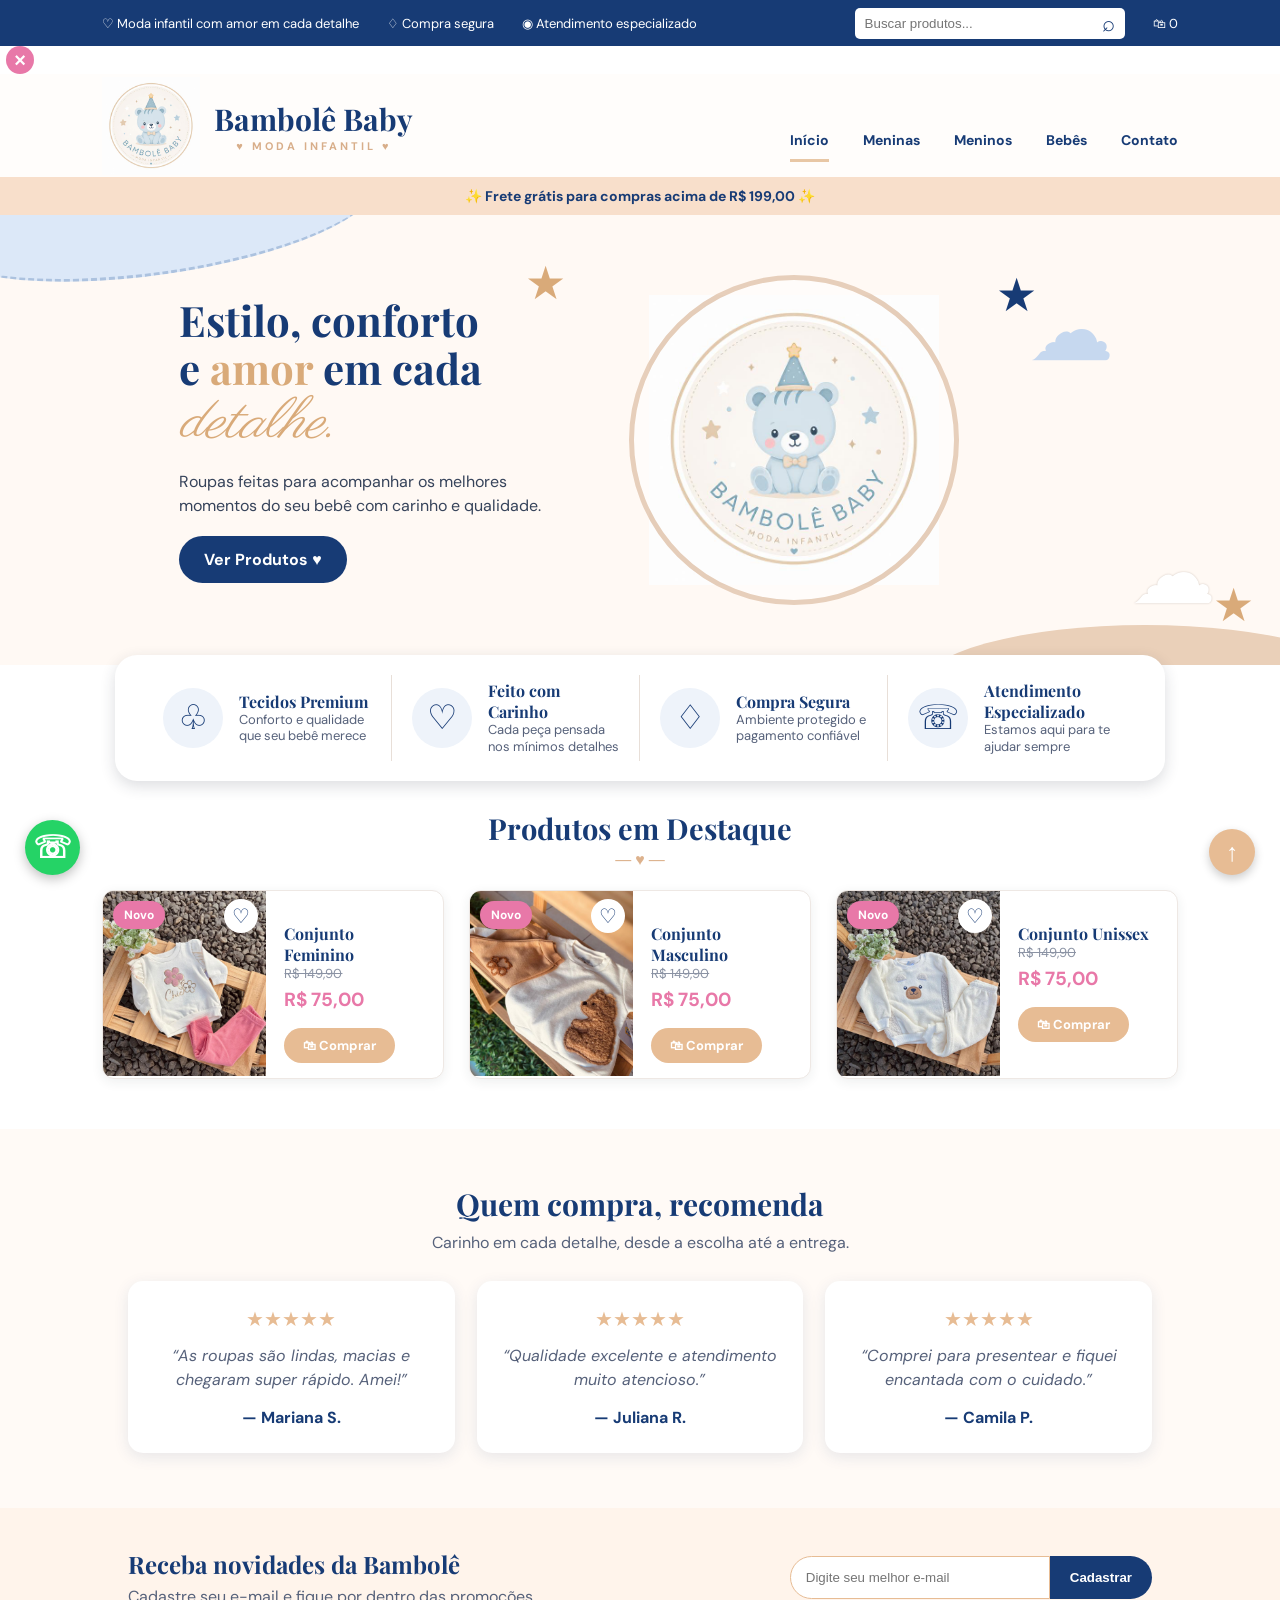
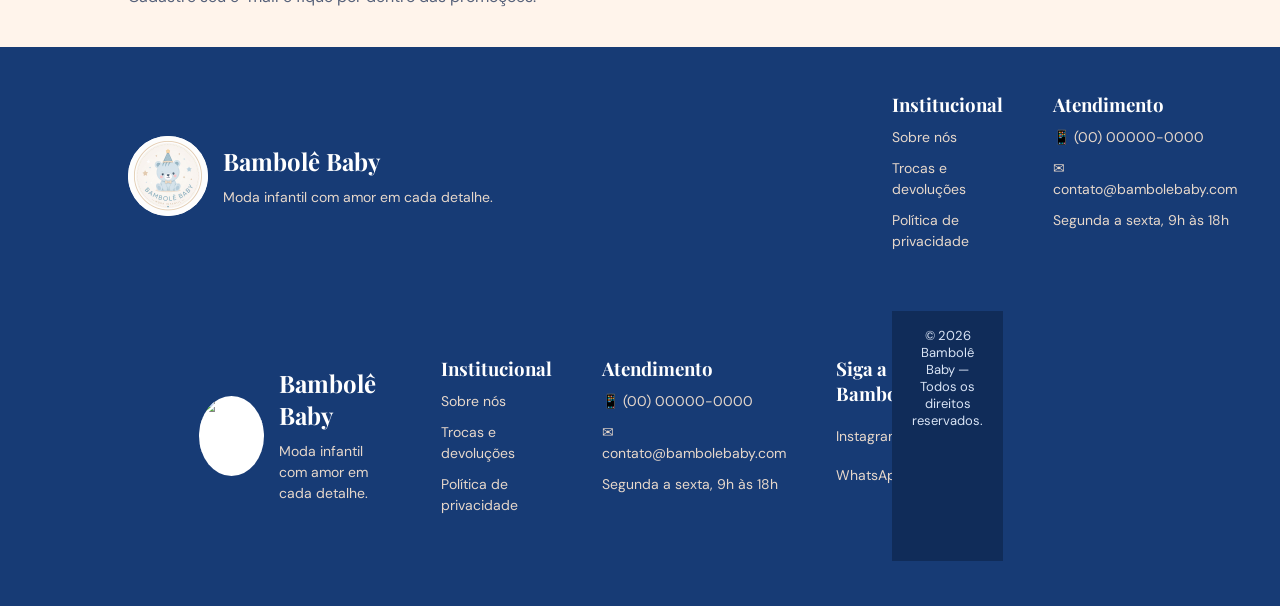
==== index.html @ 4674858b "Update index.html" ====
<!DOCTYPE html>
<html lang="pt-BR">
<head>
  <meta charset="UTF-8">
  <meta name="viewport" content="width=device-width, initial-scale=1.0">
  <title>Bambolê Baby</title>
  <link rel="stylesheet" href="style.css">
</head>

<body>
  <div class="topo">
    <div>♡ Moda infantil com amor em cada detalhe</div>
    <div>♢ Compra segura</div>
    <div>◉ Atendimento especializado</div>

    <div class="busca">
      <input type="text" placeholder="Buscar produtos...">
      <span>⌕</span>
    </div>

    <div class="carrinho">🛍 0</div>
  </div>
  <button class="limpar-carrinho" title="Limpar carrinho">
  ×
</button>

  <header>
    <div class="marca">
      <img src="img/logo.jpeg" alt="Logo Bambolê Baby">
      <div>
        <h1>Bambolê Baby</h1>
        <p>♥ MODA INFANTIL ♥</p>
      </div>
    </div>

<nav>
  <a class="ativo" href="#produtos" data-filtro="todos">Início</a>
  <a href="#produtos" data-filtro="meninas">Meninas</a>
  <a href="#produtos" data-filtro="meninos">Meninos</a>
  <a href="#produtos" data-filtro="bebes">Bebês</a>
  <a href="#contato">Contato</a>
</nav>
  </header>
  <div class="faixa-promocao">
  ✨ Frete grátis para compras acima de R$ 199,00 ✨
</div>

  <main>
    <section class="banner">
      <div class="estrela estrela1">★</div>
      <div class="estrela estrela2">★</div>
      <div class="estrela estrela3">★</div>
      <div class="nuvem nuvem1">☁</div>
      <div class="nuvem nuvem2">☁</div>

      <div class="texto-banner">
        <h2>
          Estilo, conforto<br>
          e <span>amor</span> em cada<br>
          <em>detalhe.</em>
        </h2>

        <p>Roupas feitas para acompanhar os melhores momentos do seu bebê com carinho e qualidade.</p>

        <a class="botao" href="#produtos">Ver Produtos ♥</a>
      </div>

      <div class="logo-central">
        <img src="img/logo.jpeg" alt="Bambolê Baby">
      </div>
    </section>

    <section class="beneficios">
      <div class="beneficio">
        <span>♧</span>
        <div>
          <h3>Tecidos Premium</h3>
          <p>Conforto e qualidade que seu bebê merece</p>
        </div>
      </div>

      <div class="beneficio">
        <span>♡</span>
        <div>
          <h3>Feito com Carinho</h3>
          <p>Cada peça pensada nos mínimos detalhes</p>
        </div>
      </div>

      <div class="beneficio">
        <span>♢</span>
        <div>
          <h3>Compra Segura</h3>
          <p>Ambiente protegido e pagamento confiável</p>
        </div>
      </div>

      <div class="beneficio">
        <span>☏</span>
        <div>
          <h3>Atendimento Especializado</h3>
          <p>Estamos aqui para te ajudar sempre</p>
        </div>
      </div>
    </section>

    <section id="produtos" class="produtos">
      <h2>Produtos em Destaque</h2>
      <p class="enfeite">― ♥ ―</p>

      <div class="lista-produtos">
        <article class="card" data-categoria="meninas">
          <div class="imagem-produto">
            <span class="etiqueta">Novo</span>
            <img src="img/Conjunto-F.jpeg" alt="Conjunto Feminino">
            <button>♡</button>
          </div>
          <div class="info-produto">
            <h3>Conjunto Feminino</h3>
            <del>R$ 149,90</del>
            <strong>R$ 75,00</strong>
            <a href="#">🛍 Comprar</a>
          </div>
        </article>

        <article class="card" data-categoria="meninos">
          <div class="imagem-produto">
            <span class="etiqueta">Novo</span>
            <img src="img/Conjunto-M.jpeg" alt="Conjunto Unissex">
            <button>♡</button>
          </div>
          <div class="info-produto">
            <h3>Conjunto Masculino</h3>
            <del>R$ 149,90</del>
            <strong>R$ 75,00</strong>
            <a href="#">🛍 Comprar</a>
          </div>
        </article>

        <article class="card" data-categoria="bebes">
          <div class="imagem-produto">
            <span class="etiqueta">Novo</span>
            <img src="img/conjunto-FM.jpeg" alt="Conjunto Unissex">
            <button>♡</button>
          </div>
          <div class="info-produto">
            <h3>Conjunto Unissex</h3>
            <del>R$ 149,90</del>
            <strong>R$ 75,00</strong>
            <a href="#">🛍 Comprar</a>
          </div>
        </article>
      </div>
    </section>
  </main>
  <section class="avaliacoes">
  <h2>Quem compra, recomenda</h2>
  <p class="subtitulo-avaliacoes">Carinho em cada detalhe, desde a escolha até a entrega.</p>

  <div class="lista-avaliacoes">
    <article>
      <div class="estrelas">★★★★★</div>
      <p>“As roupas são lindas, macias e chegaram super rápido. Amei!”</p>
      <strong>— Mariana S.</strong>
    </article>

    <article>
      <div class="estrelas">★★★★★</div>
      <p>“Qualidade excelente e atendimento muito atencioso.”</p>
      <strong>— Juliana R.</strong>
    </article>

    <article>
      <div class="estrelas">★★★★★</div>
      <p>“Comprei para presentear e fiquei encantada com o cuidado.”</p>
      <strong>— Camila P.</strong>
    </article>
  </div>
</section>
  <section class="newsletter">
  <div>
    <h2>Receba novidades da Bambolê</h2>
    <p>Cadastre seu e-mail e fique por dentro das promoções.</p>
  </div>

  <form onsubmit="event.preventDefault(); alert('E-mail cadastrado com sucesso!'); this.reset();">
    <input type="email" placeholder="Digite seu melhor e-mail" required>
    <button type="submit">Cadastrar</button>
  </form>
</section>
  <footer id="contato">
  <div class="footer-marca">
    <img src="img/logo.jpeg" alt="Bambolê Baby">
    <div>
      <h2>Bambolê Baby</h2>
      <p>Moda infantil com amor em cada detalhe.</p>
    </div>
  </div>

  <div class="footer-coluna">
    <h3>Institucional</h3>
    <a href="#">Sobre nós</a>
    <a href="#">Trocas e devoluções</a>
    <a href="#">Política de privacidade</a>
  </div>

  <div class="footer-coluna">
    <h3>Atendimento</h3>
    <p>📱 (00) 00000-0000</p>
    <p>✉ contato@bambolebaby.com</p>
    <p>Segunda a sexta, 9h às 18h</p>
  </div>

  <div class="footer-coluna">
    <h3>Siga a Bambolê</h3>
    <div class="redes">
      <a href="#">Instagram</a>
      <a href="#">Facebook</a>
      <a href="#">WhatsApp</a>
    </div>
  </div>
</main>
<footer>
  <div class="footer-marca">
    <img src="imagens/logo.png" alt="Bambolê Baby">
    <div>
      <h2>Bambolê Baby</h2>
      <p>Moda infantil com amor em cada detalhe.</p>
    </div>
  </div>

  <div class="footer-coluna">
    <h3>Institucional</h3>
    <a href="#">Sobre nós</a>
    <a href="#">Trocas e devoluções</a>
    <a href="#">Política de privacidade</a>
  </div>

  <div class="footer-coluna">
    <h3>Atendimento</h3>
    <p>📱 (00) 00000-0000</p>
    <p>✉ contato@bambolebaby.com</p>
    <p>Segunda a sexta, 9h às 18h</p>
  </div>

  <div class="footer-coluna">
    <h3>Siga a Bambolê</h3>
    <div class="redes">
      <a href="#">Instagram</a>
      <a href="#">WhatsApp</a>
    </div>
  </div>
</footer>

<div class="direitos">
  © 2026 Bambolê Baby — Todos os direitos reservados.
</div>
</div>
  <script src="script.js"></script>
  <button
  id="voltarTopo"
  title="Voltar ao topo"
  onclick="window.scrollTo({ top: 0, behavior: 'smooth' })"
>
  ↑

  <a
  class="whatsapp"
  href="https://wa.me/5547997280215?text=Olá!%20Gostaria%20de%20saber%20mais%20sobre%20os%20produtos."
  target="_blank"
  title="Fale conosco pelo WhatsApp"
>
  ☏
</a>
</body>
</html>
---- style.css ----
@import url("https://fonts.googleapis.com/css2?family=DM+Sans:wght@400;500;600;700&family=Playfair+Display:wght@600;700&family=Parisienne&display=swap");

* {
  box-sizing: border-box;
  margin: 0;
  padding: 0;
}

html {
  scroll-behavior: smooth;
}

body {
  color: #173b75;
  background: #ffffff;
  font-family: "DM Sans", Arial, sans-serif;
}

.topo {
  min-height: 46px;
  padding: 0 8%;
  gap: 28px;
  display: flex;
  align-items: center;
  background: #173b75;
  color: white;
  font-size: 13px;
}

.busca {
  width: 270px;
  height: 31px;
  margin-left: auto;
  padding: 0 10px;
  border-radius: 5px;
  display: flex;
  align-items: center;
  background: white;
}

.busca input {
  width: 100%;
  border: 0;
  outline: 0;
  color: #173b75;
}

.busca span {
  color: #173b75;
  font-size: 22px;
}

.carrinho {
  white-space: nowrap;
}

header {
  min-height: 103px;
  padding: 0 8%;
  display: flex;
  align-items: center;
  justify-content: space-between;
  background: #fffdfb;
}

.marca {
  display: flex;
  align-items: center;
  gap: 14px;
}

.marca img {
  width: 98px;
  height: 98px;
  object-fit: contain;
}

.marca h1 {
  font-family: "Playfair Display", Georgia, serif;
  font-size: 30px;
  color: #173b75;
}

.marca p {
  color: #d8ae8a;
  font-size: 11px;
  font-weight: bold;
  letter-spacing: 3px;
  text-align: center;
}

nav {
  display: flex;
  gap: 34px;
}

nav a {
  padding: 41px 0 10px;
  color: #173b75;
  font-size: 14px;
  font-weight: bold;
  text-decoration: none;
}

nav a.ativo {
  border-bottom: 3px solid #e8c7a5;
}

.banner {
  min-height: 375px;
  padding: 60px 14%;
  position: relative;
  overflow: hidden;
  display: flex;
  align-items: center;
  background: #fff9f4;
}

.banner::before,
.banner::after {
  content: "";
  position: absolute;
  width: 450px;
  height: 125px;
  z-index: 0;
  border-radius: 50%;
  background: #dce8f8;
}

.banner::before {
  top: -68px;
  left: -70px;
  transform: rotate(-8deg);
  border-bottom: 3px dashed #acc2df;
}

.banner::after {
  right: -90px;
  bottom: -85px;
  background: #ead0b9;
}

.texto-banner,
.logo-central {
  z-index: 1;
}

.texto-banner {
  max-width: 430px;
}

.texto-banner h2 {
  font-family: "Playfair Display", Georgia, serif;
  font-size: 42px;
  line-height: 1.14;
  color: #173b75;
}

.texto-banner h2 span {
  color: #d9aa79;
}

.texto-banner h2 em {
  color: #d9aa79;
  font-family: "Parisienne", cursive;
  font-size: 57px;
  font-weight: 400;
}

.texto-banner p {
  width: 370px;
  margin: 13px 0 18px;
  color: #36435a;
  line-height: 1.5;
}

.botao {
  display: inline-block;
  padding: 13px 25px;
  border-radius: 30px;
  background: #173b75;
  color: white;
  font-weight: bold;
  text-decoration: none;
}

.logo-central {
  width: 330px;
  height: 330px;
  margin-left: 80px;
  padding: 15px;
  border: 5px solid #e7cfbb;
  border-radius: 50%;
  display: flex;
  align-items: center;
  justify-content: center;
  background: rgba(255, 255, 255, 0.55);
}

.logo-central img {
  width: 100%;
  height: 100%;
  object-fit: contain;
  mix-blend-mode: multiply;
}

.estrela,
.nuvem {
  z-index: 0;
  position: absolute;
}

.estrela {
  color: #d9aa79;
  font-size: 46px;
}

.estrela1 {
  top: 38px;
  left: 41%;
}

.estrela2 {
  right: 19%;
  top: 50px;
  color: #173b75;
}

.estrela3 {
  right: 2%;
  bottom: 30px;
}

.nuvem {
  color: #c6d8ef;
  font-size: 86px;
}

.nuvem1 {
  right: 13%;
  top: 60px;
}

.nuvem2 {
  right: 5%;
  bottom: 35px;
  color: white;
  text-shadow: 0 0 2px #d1c5bc;
}

.beneficios {
  width: min(82%, 1280px);
  min-height: 110px;
  margin: -10px auto 0;
  padding: 20px 28px;
  z-index: 3;
  position: relative;
  border-radius: 22px;
  display: grid;
  grid-template-columns: repeat(4, 1fr);
  background: white;
  box-shadow: 0 5px 15px rgba(36, 45, 65, 0.16);
}

.beneficio {
  padding: 5px 20px;
  gap: 16px;
  display: flex;
  align-items: center;
  border-right: 1px solid #e8dfd8;
}

.beneficio:last-child {
  border-right: 0;
}

.beneficio span {
  min-width: 60px;
  height: 60px;
  border-radius: 50%;
  display: grid;
  place-items: center;
  background: #eef3fa;
  color: #173b75;
  font-size: 34px;
}

.beneficio h3,
.info-produto h3 {
  font-family: "Playfair Display", Georgia, serif;
  font-size: 16px;
}

.beneficio p {
  color: #56617a;
  font-size: 13px;
  line-height: 1.3;
}

.produtos {
  padding: 28px 8% 50px;
  text-align: center;
}

.produtos > h2 {
  font-family: "Playfair Display", Georgia, serif;
  font-size: 29px;
}

.enfeite {
  margin: 2px 0 20px;
  color: #ddb28d;
}

.lista-produtos {
  display: grid;
  grid-template-columns: repeat(3, 1fr);
  gap: 25px;
  text-align: left;
}

.card {
  overflow: hidden;
  border: 1px solid #eee8e4;
  border-radius: 12px;
  display: flex;
  background: white;
  box-shadow: 0 3px 12px rgba(40, 45, 55, 0.08);
}

.imagem-produto {
  min-width: 48%;
  height: 185px;
  position: relative;
}

.imagem-produto img {
  width: 100%;
  height: 100%;
  object-fit: cover;
}

.imagem-produto button {
  width: 34px;
  height: 34px;
  right: 8px;
  top: 8px;
  position: absolute;
  border: 0;
  border-radius: 50%;
  background: white;
  color: #173b75;
  font-size: 20px;
}

.info-produto {
  padding: 32px 18px 15px;
  display: flex;
  flex-direction: column;
  align-items: flex-start;
}

.info-produto strong {
  margin: 16px 0;
  color: #e878a8;
  font-size: 19px;
}

.info-produto a {
  padding: 9px 19px;
  border-radius: 20px;
  background: #e7bc94;
  color: white;
  font-size: 13px;
  font-weight: bold;
  text-decoration: none;
}

@media (max-width: 1000px) {
  .topo {
    padding: 10px 5%;
    flex-wrap: wrap;
  }

  header {
    padding: 10px 5%;
  }

  nav {
    gap: 14px;
  }

  .banner {
    padding: 45px 8%;
  }

  .logo-central {
    width: 250px;
    height: 250px;
    margin-left: 30px;
  }

  .beneficios {
    width: 92%;
    grid-template-columns: repeat(2, 1fr);
  }

  .beneficio:nth-child(2) {
    border-right: 0;
  }

  .lista-produtos {
    grid-template-columns: 1fr;
  }
}

@media (max-width: 650px) {
  .topo {
    display: none;
  }

  header {
    flex-direction: column;
  }

  .marca img {
    width: 70px;
    height: 70px;
  }

  nav {
    width: 100%;
    overflow-x: auto;
    padding-bottom: 8px;
  }

  nav a {
    padding: 10px 0;
    white-space: nowrap;
  }

  .banner {
    padding: 45px 7%;
    flex-direction: column;
    text-align: center;
  }

  .texto-banner h2 {
    font-size: 34px;
  }

  .texto-banner p {
    width: auto;
  }

  .logo-central {
    width: 230px;
    height: 230px;
    margin: 32px 0 0;
  }

  .beneficios {
    grid-template-columns: 1fr;
  }

  .beneficio {
    border-right: 0;
    border-bottom: 1px solid #e8dfd8;
  }

  .beneficio:last-child {
    border-bottom: 0;
  }

  .card {
    flex-direction: column;
  }

  .imagem-produto {
    height: 230px;
  }
}
.imagem-produto button.favorito {
  background: #e878a8;
  color: white;
}
.mensagem-busca {
  display: none;
  margin-top: 25px;
  color: #e878a8;
  font-size: 18px;
  font-weight: bold;
  text-align: center;
}
footer {
  padding: 45px 10%;
  gap: 50px;
  display: grid;
  grid-template-columns: 2fr 1fr 1.3fr 1fr;
  background: #173b75;
  color: white;
}

.footer-marca {
  display: flex;
  align-items: center;
  gap: 15px;
}

.footer-marca img {
  width: 80px;
  height: 80px;
  border-radius: 50%;
  object-fit: contain;
  background: white;
}

.footer-marca h2,
.footer-coluna h3 {
  font-family: "Playfair Display", Georgia, serif;
}

.footer-marca p,
.footer-coluna p,
.footer-coluna a {
  margin-top: 10px;
  color: #e7d8cb;
  font-size: 14px;
  line-height: 1.5;
  text-decoration: none;
}

.footer-coluna {
  display: flex;
  flex-direction: column;
}

.redes {
  gap: 8px;
  margin-top: 10px;
  display: flex;
  flex-direction: column;
}

.direitos {
  padding: 16px;
  background: #102c59;
  color: #d9e4f5;
  font-size: 13px;
  text-align: center;
}

@bombolebabyrc;(max-width: 800px) {
  footer {
    grid-template-columns: 1fr 1fr;
  }
}

@bombolebabyrc(max-width: 500px) {
  footer {
    grid-template-columns: 1fr;
  }
}
#voltarTopo {
  width: 46px;
  height: 46px;
  right: 25px;
  bottom: 25px;
  z-index: 10;
  position: fixed;
  border: 0;
  border-radius: 50%;
  display: grid;
  place-items: center;
  background: #e7bc94;
  color: white;
  font-size: 25px;
  font-weight: bold;
  cursor: pointer;
  box-shadow: 0 4px 10px rgba(0, 0, 0, 0.2);
}

#voltarTopo:hover {
  background: #173b75;
}
html {
  scroll-behavior: smooth;
}
.card {
  transition: transform 0.3s ease, box-shadow 0.3s ease;
}

.card:hover {
  transform: translateY(-8px);
  box-shadow: 0 12px 22px rgba(23, 59, 117, 0.18);
}

.card:hover .imagem-produto img {
  transform: scale(1.06);
}

.imagem-produto {
  overflow: hidden;
}

.imagem-produto img {
  transition: transform 0.4s ease;
}
.etiqueta {
  top: 10px;
  left: 10px;
  z-index: 2;
  position: absolute;
  padding: 6px 11px;
  border-radius: 14px;
  background: #e878a8;
  color: white;
  font-size: 12px;
  font-weight: bold;
}
.info-produto del {
  color: #8b93a4;
  font-size: 13px;
}

.info-produto strong {
  margin-top: 5px;
}
.faixa-promocao {
  padding: 10px;
  background: #f8dfcb;
  color: #173b75;
  font-size: 14px;
  font-weight: bold;
  text-align: center;
}
.newsletter {
  padding: 40px 10%;
  gap: 30px;
  display: flex;
  align-items: center;
  justify-content: space-between;
  background: #fff4eb;
}

.newsletter h2 {
  font-family: "Playfair Display", Georgia, serif;
  color: #173b75;
}

.newsletter p {
  margin-top: 6px;
  color: #56617a;
}

.newsletter form {
  display: flex;
}

.newsletter input {
  width: 260px;
  padding: 13px 15px;
  border: 1px solid #e7bc94;
  border-radius: 24px 0 0 24px;
  outline: 0;
}

.newsletter button {
  padding: 13px 20px;
  border: 0;
  border-radius: 0 24px 24px 0;
  background: #173b75;
  color: white;
  font-weight: bold;
  cursor: pointer;
}

@media (max-width: 650px) {
  .newsletter {
    align-items: flex-start;
    flex-direction: column;
  }

  .newsletter form,
  .newsletter input {
    width: 100%;
  }
}
.whatsapp {
  width: 55px;
  height: 55px;
  left: 25px;
  bottom: 25px;
  z-index: 10;
  position: fixed;
  border-radius: 50%;
  display: grid;
  place-items: center;
  background: #25d366;
  color: white;
  font-size: 31px;
  text-decoration: none;
  box-shadow: 0 4px 12px rgba(0, 0, 0, 0.25);
}

.whatsapp:hover {
  transform: scale(1.08);
}
.avaliacoes {
  padding: 55px 10%;
  background: #fffaf6;
  text-align: center;
}

.avaliacoes h2 {
  font-family: "Playfair Display", Georgia, serif;
  color: #173b75;
  font-size: 30px;
}

.subtitulo-avaliacoes {
  margin: 8px 0 28px;
  color: #56617a;
}

.lista-avaliacoes {
  gap: 22px;
  display: grid;
  grid-template-columns: repeat(3, 1fr);
}

.lista-avaliacoes article {
  padding: 25px;
  border-radius: 15px;
  background: white;
  box-shadow: 0 4px 15px rgba(23, 59, 117, 0.1);
}

.estrelas {
  margin-bottom: 12px;
  color: #e7bc94;
  font-size: 20px;
}

.lista-avaliacoes article p {
  color: #56617a;
  font-style: italic;
  line-height: 1.5;
}

.lista-avaliacoes article strong {
  display: block;
  margin-top: 15px;
  color: #173b75;
}

@media (max-width: 700px) {
  .lista-avaliacoes {
    grid-template-columns: 1fr;
  }
}
.limpar-carrinho {
  width: 28px;
  height: 28px;
  margin-left: 6px;
  border: 0;
  border-radius: 50%;
  background: #e878a8;
  color: white;
  font-size: 20px;
  font-weight: bold;
  cursor: pointer;
}
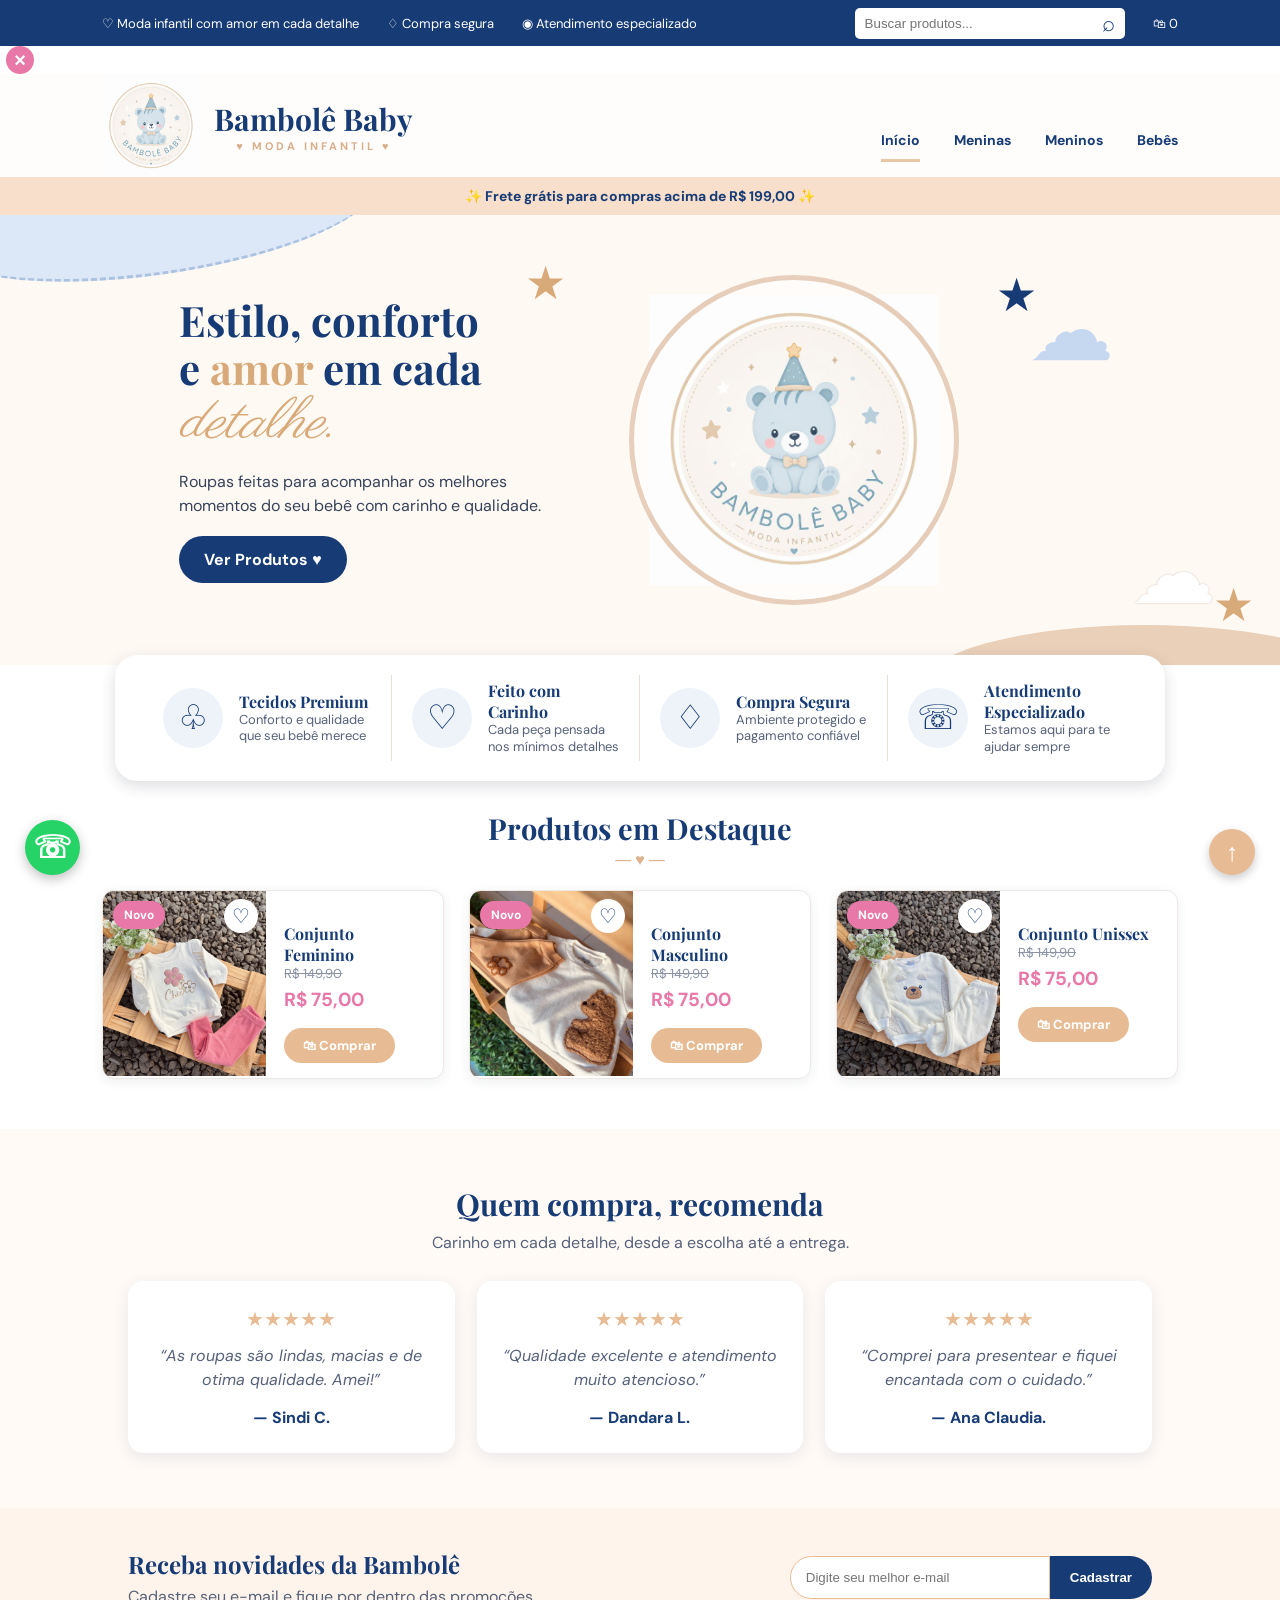
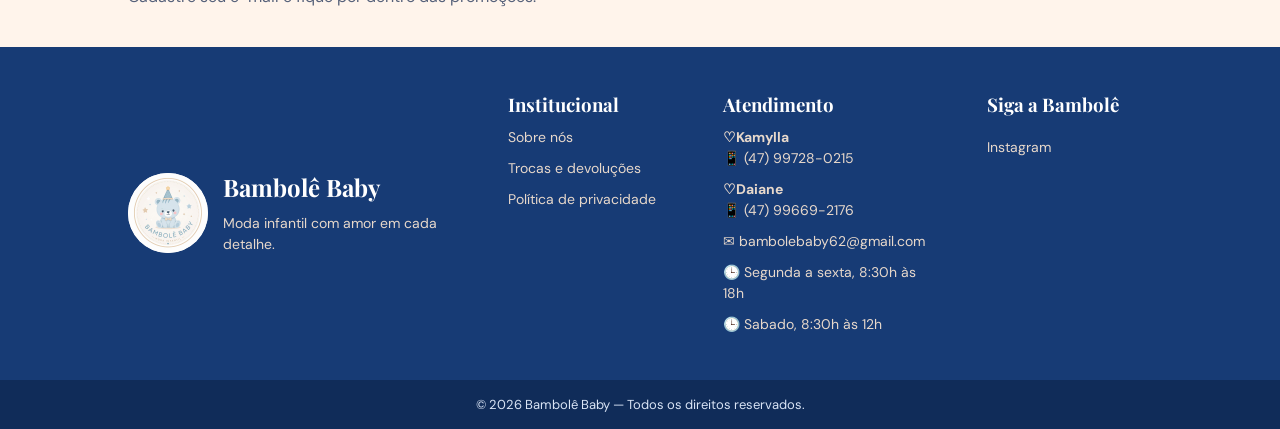
==== commit 71503474: "Update index.html" ====
--- a/index.html
+++ b/index.html
@@ -38,7 +38,6 @@
   <a href="#produtos" data-filtro="meninas">Meninas</a>
   <a href="#produtos" data-filtro="meninos">Meninos</a>
   <a href="#produtos" data-filtro="bebes">Bebês</a>
-  <a href="#contato">Contato</a>
 </nav>
   </header>
   <div class="faixa-promocao">
@@ -160,20 +159,20 @@
   <div class="lista-avaliacoes">
     <article>
       <div class="estrelas">★★★★★</div>
-      <p>“As roupas são lindas, macias e chegaram super rápido. Amei!”</p>
-      <strong>— Mariana S.</strong>
+      <p>“As roupas são lindas, macias e de otima qualidade. Amei!”</p>
+      <strong>— Sindi C.</strong>
     </article>
 
     <article>
       <div class="estrelas">★★★★★</div>
       <p>“Qualidade excelente e atendimento muito atencioso.”</p>
-      <strong>— Juliana R.</strong>
+      <strong>— Dandara L.</strong>
     </article>
 
     <article>
       <div class="estrelas">★★★★★</div>
       <p>“Comprei para presentear e fiquei encantada com o cuidado.”</p>
-      <strong>— Camila P.</strong>
+      <strong>— Ana Claudia.</strong>
     </article>
   </div>
 </section>
@@ -206,49 +205,31 @@
 
   <div class="footer-coluna">
     <h3>Atendimento</h3>
-    <p>📱 (00) 00000-0000</p>
-    <p>✉ contato@bambolebaby.com</p>
-    <p>Segunda a sexta, 9h às 18h</p>
-  </div>
+
+    <p>
+         <strong>♡Kamylla</strong><br>
+        <a href="https://wa.me/5547997280215" target="_blank">
+            📱 (47) 99728-0215
+        </a>
+    </p>
+
+    <p>
+         <strong>♡Daiane</strong><br>
+        <a href="https://wa.me/5547996692176" target="_blank">
+            📱 (47) 99669-2176
+        </a>
+    </p>
+
+    <p>✉ bambolebaby62@gmail.com</p>
+    <p>🕒 Segunda a sexta, 8:30h às 18h</p>
+    <p>🕒 Sabado, 8:30h às 12h</p>
+</div>
 
   <div class="footer-coluna">
     <h3>Siga a Bambolê</h3>
     <div class="redes">
-      <a href="#">Instagram</a>
-      <a href="#">Facebook</a>
-      <a href="#">WhatsApp</a>
-    </div>
-  </div>
-</main>
-<footer>
-  <div class="footer-marca">
-    <img src="imagens/logo.png" alt="Bambolê Baby">
-    <div>
-      <h2>Bambolê Baby</h2>
-      <p>Moda infantil com amor em cada detalhe.</p>
-    </div>
-  </div>
-
-  <div class="footer-coluna">
-    <h3>Institucional</h3>
-    <a href="#">Sobre nós</a>
-    <a href="#">Trocas e devoluções</a>
-    <a href="#">Política de privacidade</a>
-  </div>
-
-  <div class="footer-coluna">
-    <h3>Atendimento</h3>
-    <p>📱 (00) 00000-0000</p>
-    <p>✉ contato@bambolebaby.com</p>
-    <p>Segunda a sexta, 9h às 18h</p>
-  </div>
-
-  <div class="footer-coluna">
-    <h3>Siga a Bambolê</h3>
-    <div class="redes">
-      <a href="#">Instagram</a>
-      <a href="#">WhatsApp</a>
-    </div>
+    <a href="https://www.instagram.com/bambolebaby.rc" target="_blank">Instagram</a>
+</div>
   </div>
 </footer>
 
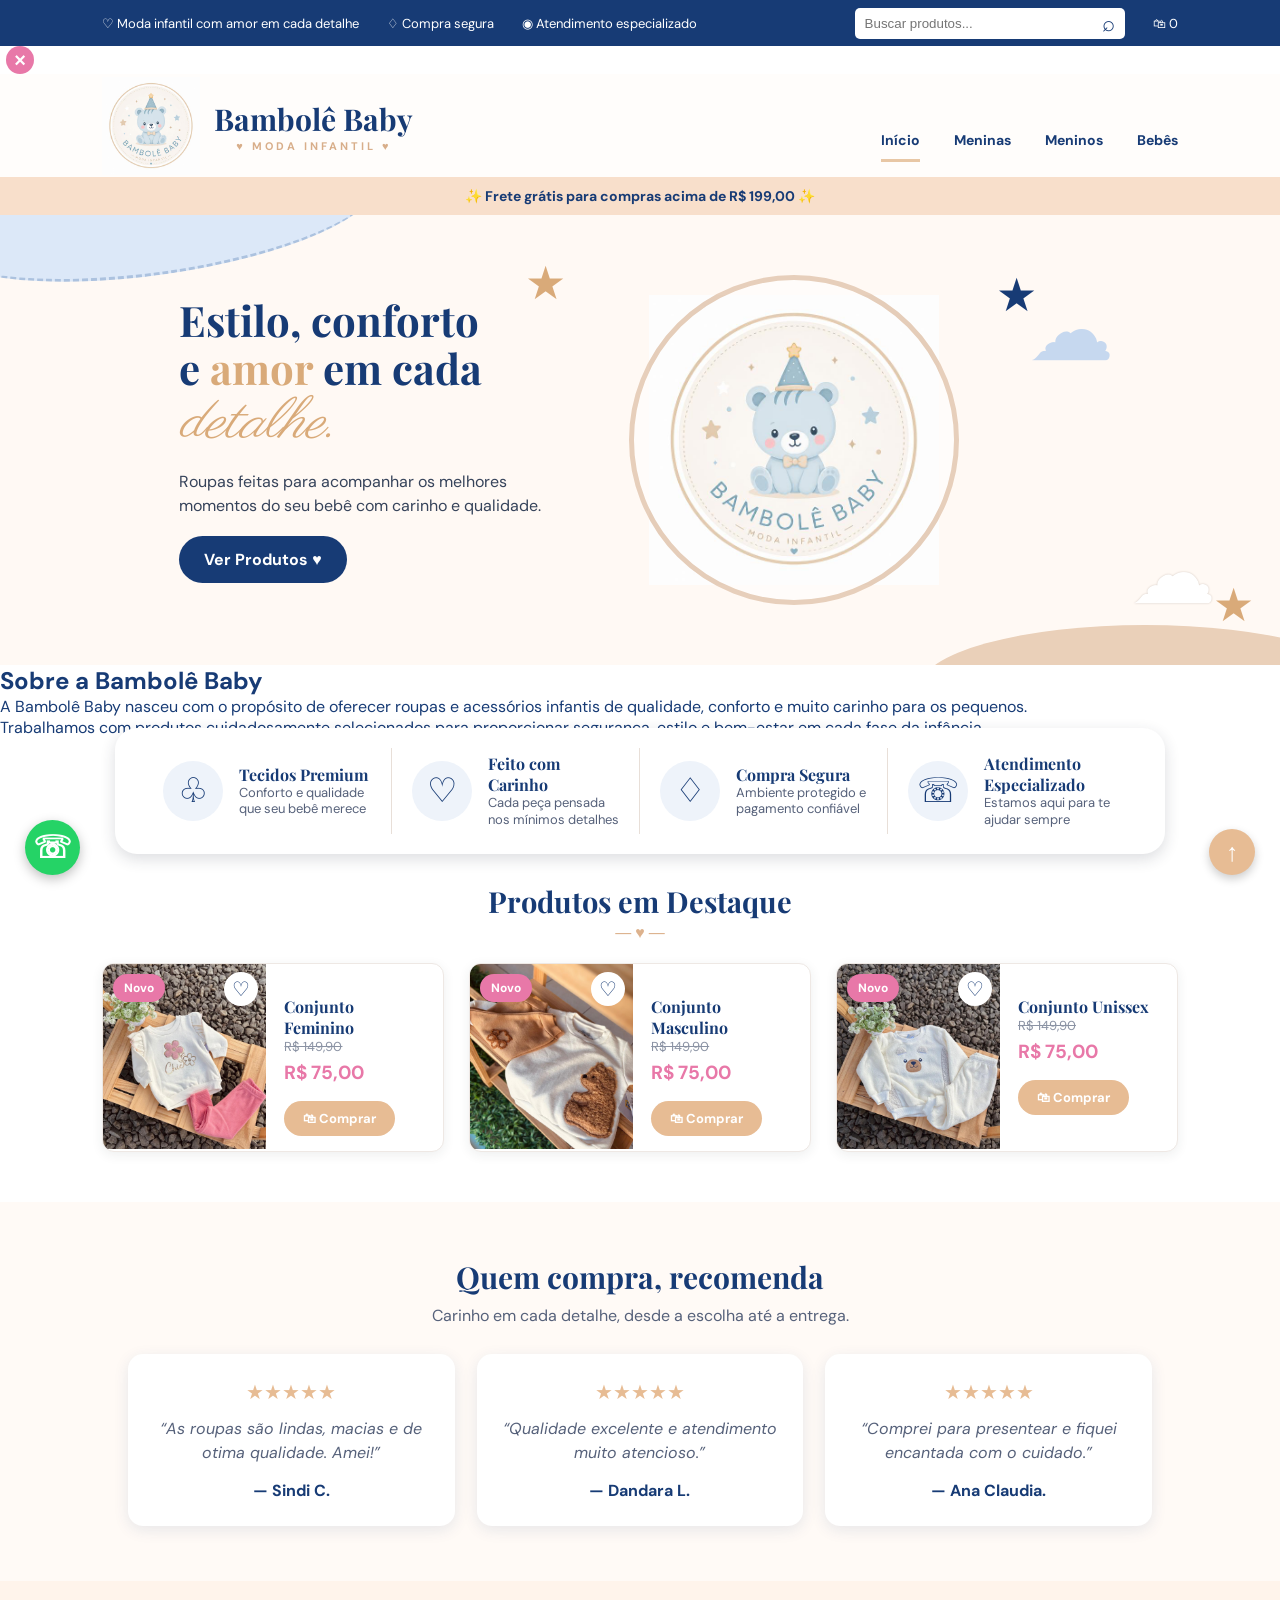
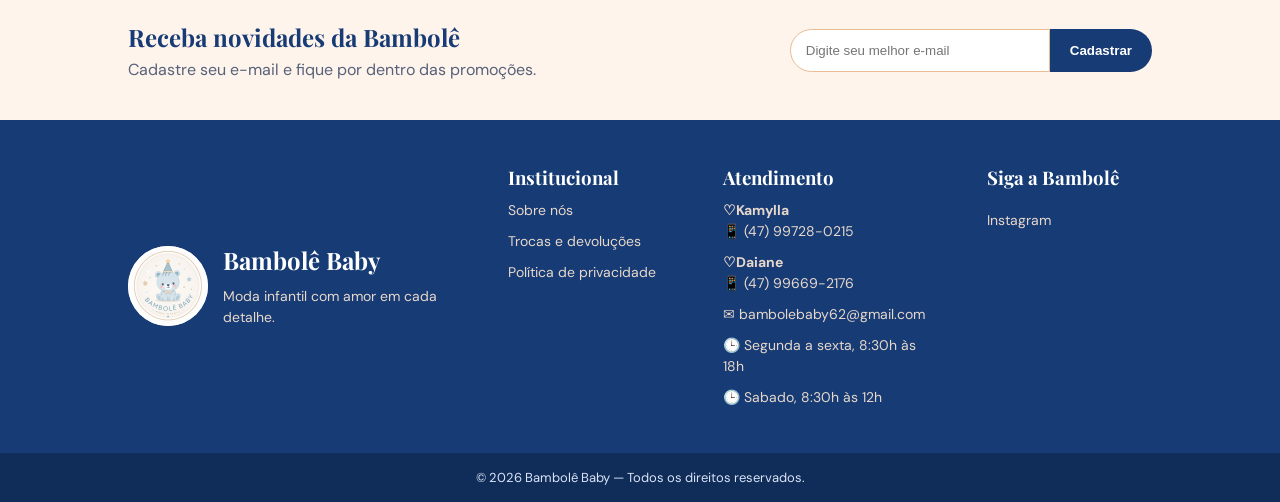
==== commit e2743284: "Update index.html" ====
--- a/index.html
+++ b/index.html
@@ -68,7 +68,21 @@
         <img src="img/logo.jpeg" alt="Bambolê Baby">
       </div>
     </section>
-
+<section id="sobre" class="sobre">
+    <div class="container">
+        <h2>Sobre a Bambolê Baby</h2>
+
+        <p>
+            A Bambolê Baby nasceu com o propósito de oferecer roupas e acessórios
+            infantis de qualidade, conforto e muito carinho para os pequenos.
+        </p>
+
+        <p>
+            Trabalhamos com produtos cuidadosamente selecionados para proporcionar
+            segurança, estilo e bem-estar em cada fase da infância.
+        </p>
+    </div>
+</section>
     <section class="beneficios">
       <div class="beneficio">
         <span>♧</span>
@@ -198,7 +212,7 @@
 
   <div class="footer-coluna">
     <h3>Institucional</h3>
-    <a href="#">Sobre nós</a>
+    <a href="#sobre">Sobre nós</a>
     <a href="#">Trocas e devoluções</a>
     <a href="#">Política de privacidade</a>
   </div>
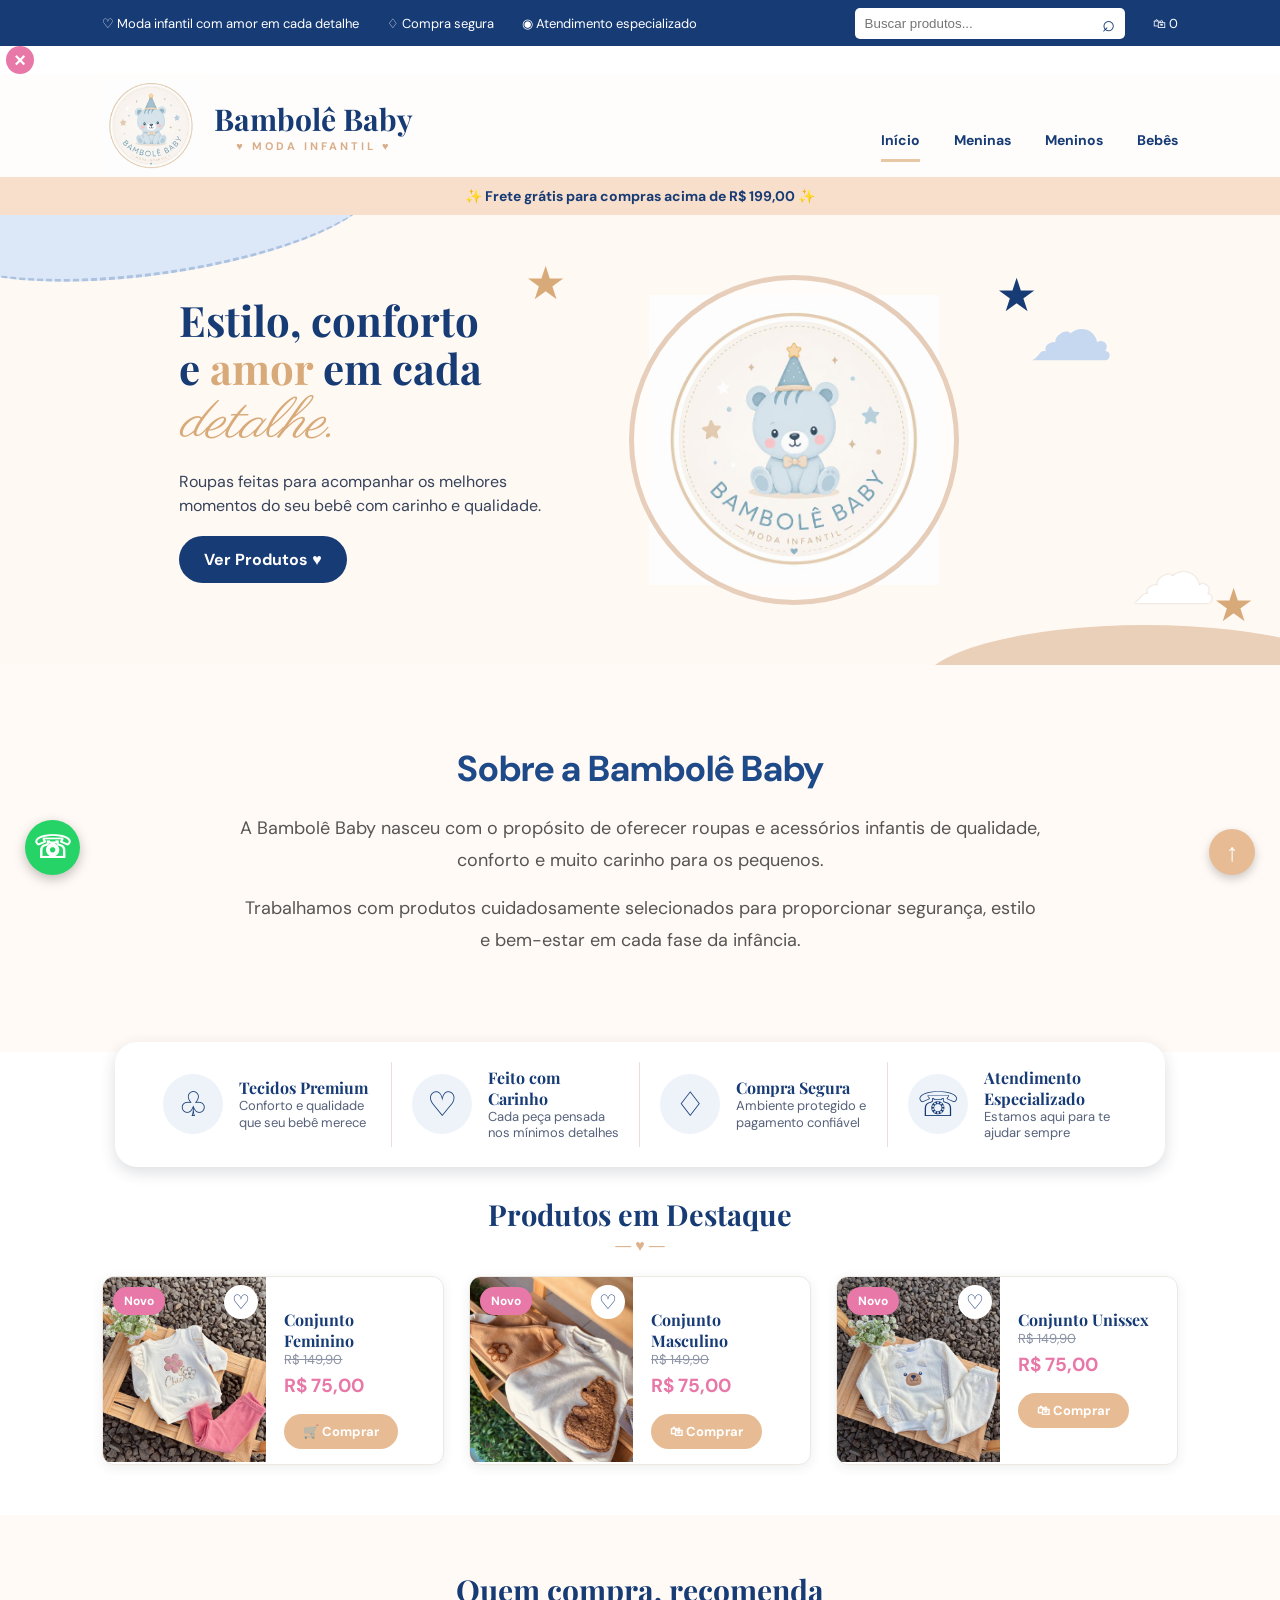
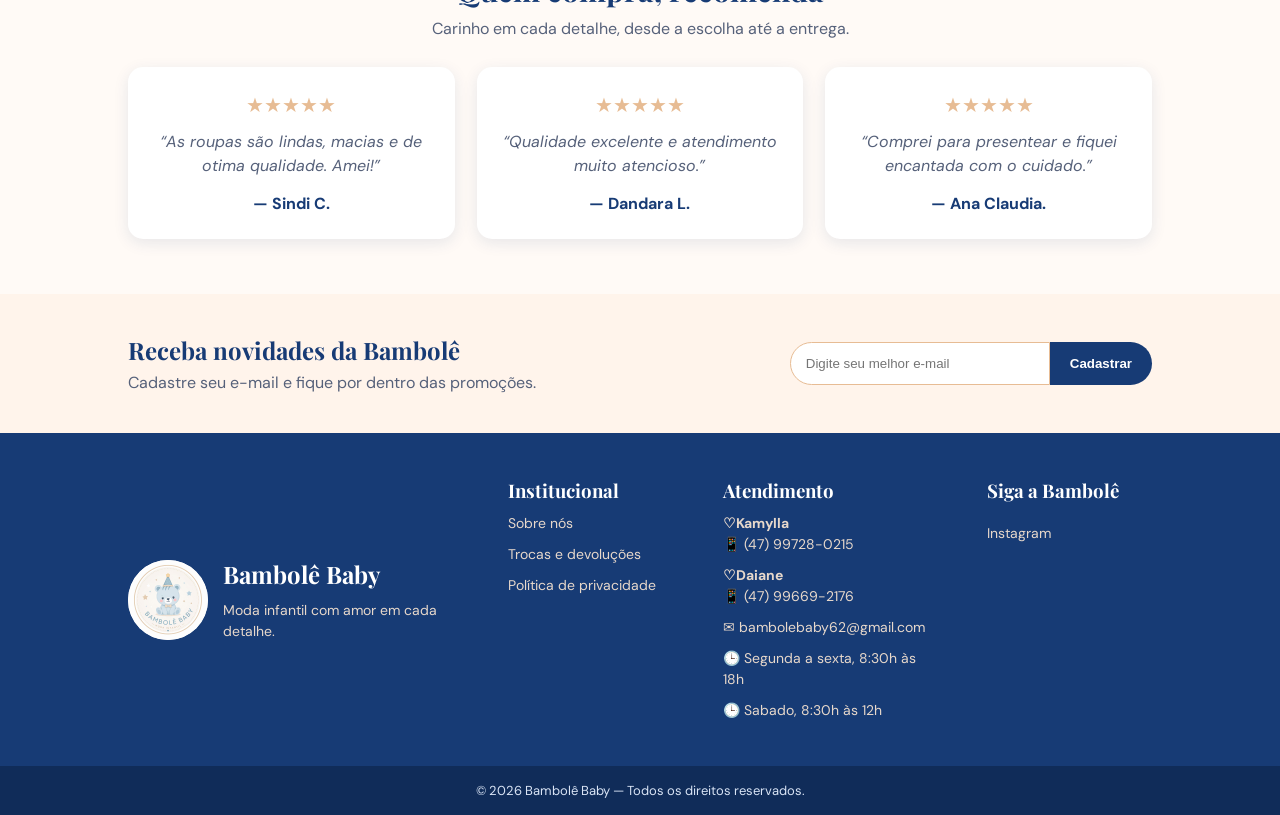
==== commit 9a3558c2: "Update index.html" ====
--- a/index.html
+++ b/index.html
@@ -125,14 +125,16 @@
         <article class="card" data-categoria="meninas">
           <div class="imagem-produto">
             <span class="etiqueta">Novo</span>
-            <img src="img/Conjunto-F.jpeg" alt="Conjunto Feminino">
+           <a href="produto.html">
+    <img src="img/Conjunto-F.jpeg" alt="Conjunto Feminino">
+</a>
             <button>♡</button>
           </div>
           <div class="info-produto">
             <h3>Conjunto Feminino</h3>
             <del>R$ 149,90</del>
             <strong>R$ 75,00</strong>
-            <a href="#">🛍 Comprar</a>
+           <a href="produto.html">🛒 Comprar</a>
           </div>
         </article>
 
--- a/style.css
+++ b/style.css
@@ -770,4 +770,90 @@
   font-size: 20px;
   font-weight: bold;
   cursor: pointer;
-}+}
+.sobre{
+    padding: 80px 10%;
+    background: #fffaf5;
+    text-align: center;
+}
+
+.sobre h2{
+    font-size: 36px;
+    color: #1f4a8a;
+    margin-bottom: 20px;
+}
+
+.sobre p{
+    max-width: 800px;
+    margin: 15px auto;
+    color: #555;
+    line-height: 1.8;
+    font-size: 18px;
+}
+.pagina-produto{
+
+    max-width:1200px;
+    margin:auto;
+
+    padding:70px 10%;
+
+    display:flex;
+
+    gap:60px;
+
+    align-items:center;
+
+    flex-wrap:wrap;
+
+}
+
+.produto-imagem{
+
+    flex:1;
+
+}
+
+.produto-imagem img{
+
+    width:100%;
+    border-radius:20px;
+
+}
+
+.produto-info{
+
+    flex:1;
+
+}
+
+.produto-info h1{
+
+    font-size:40px;
+    color:#1f4a8a;
+
+}
+
+.produto-info h2{
+
+    color:#d97706;
+    margin:20px 0;
+
+}
+
+.produto-info p{
+
+    line-height:1.8;
+
+}
+
+.produto-info ul{
+
+    margin:25px 0;
+
+}
+
+.produto-info li{
+
+    margin-bottom:10px;
+
+}
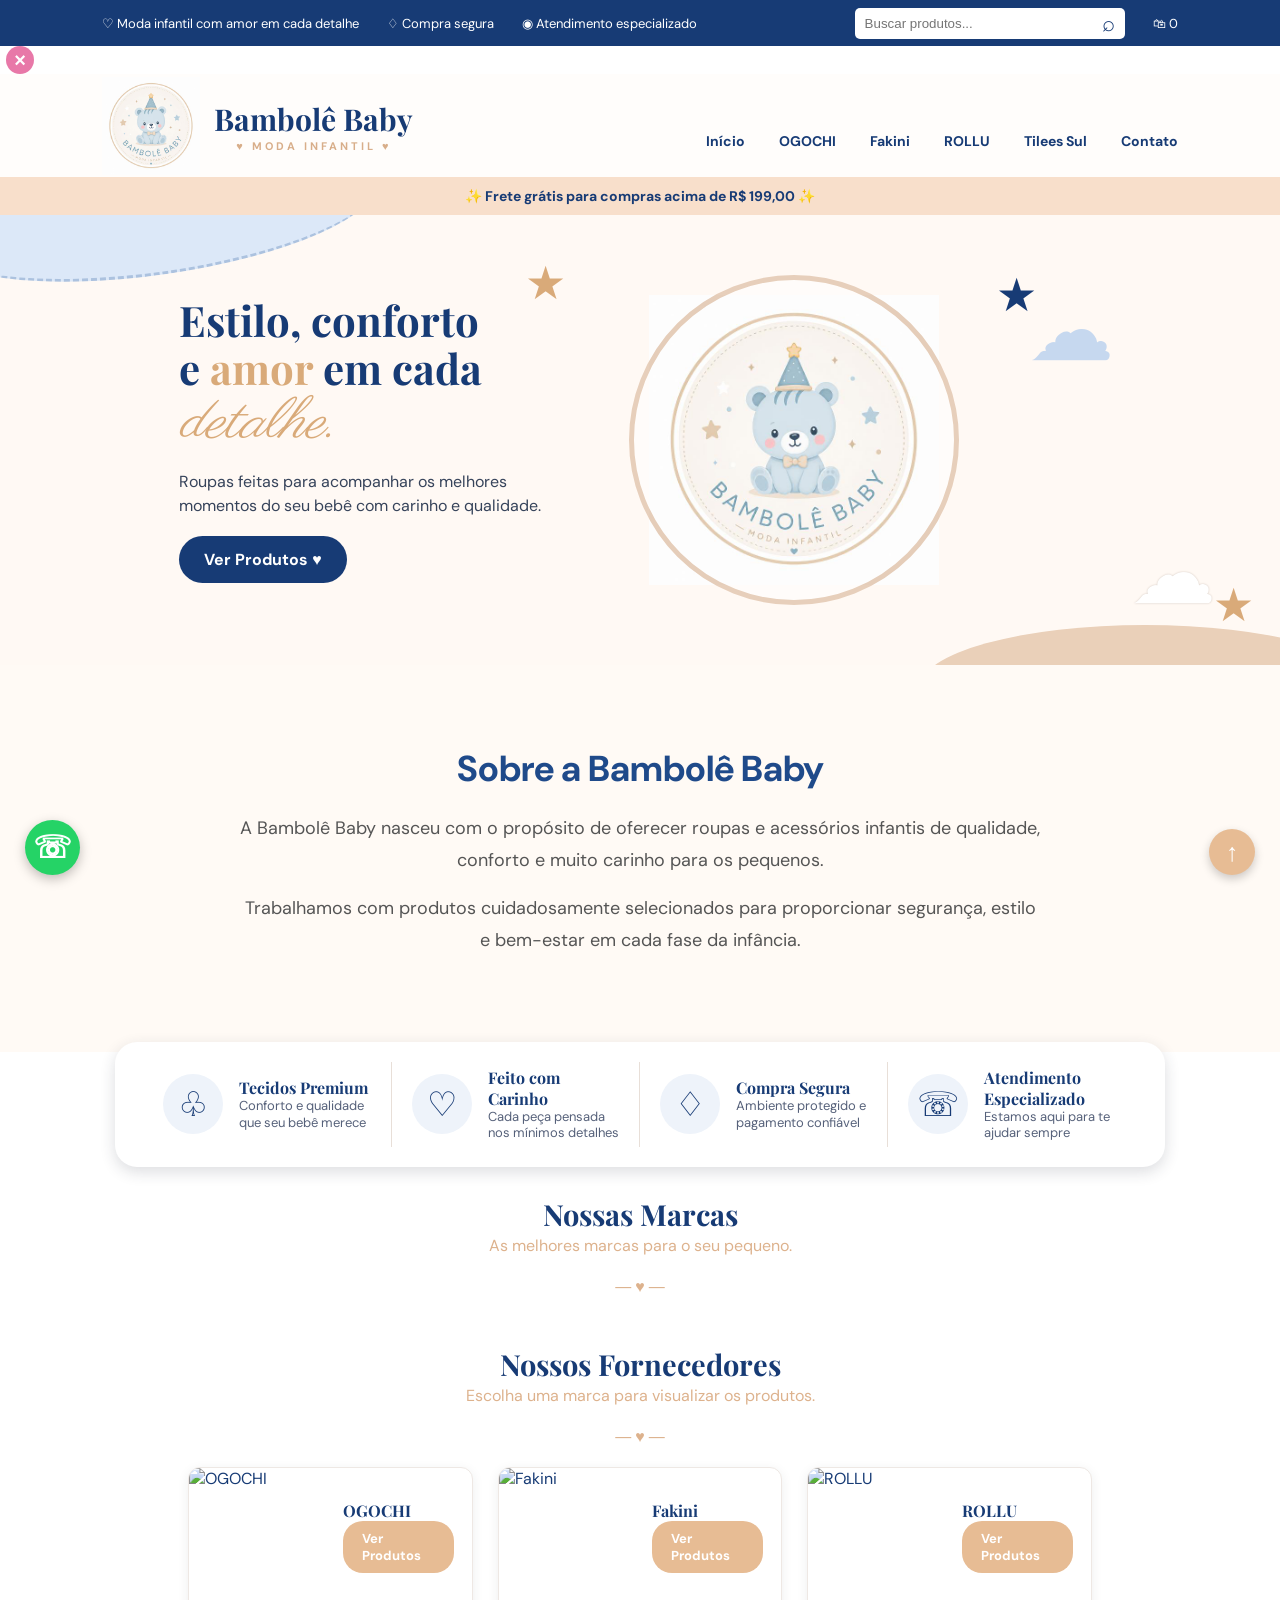
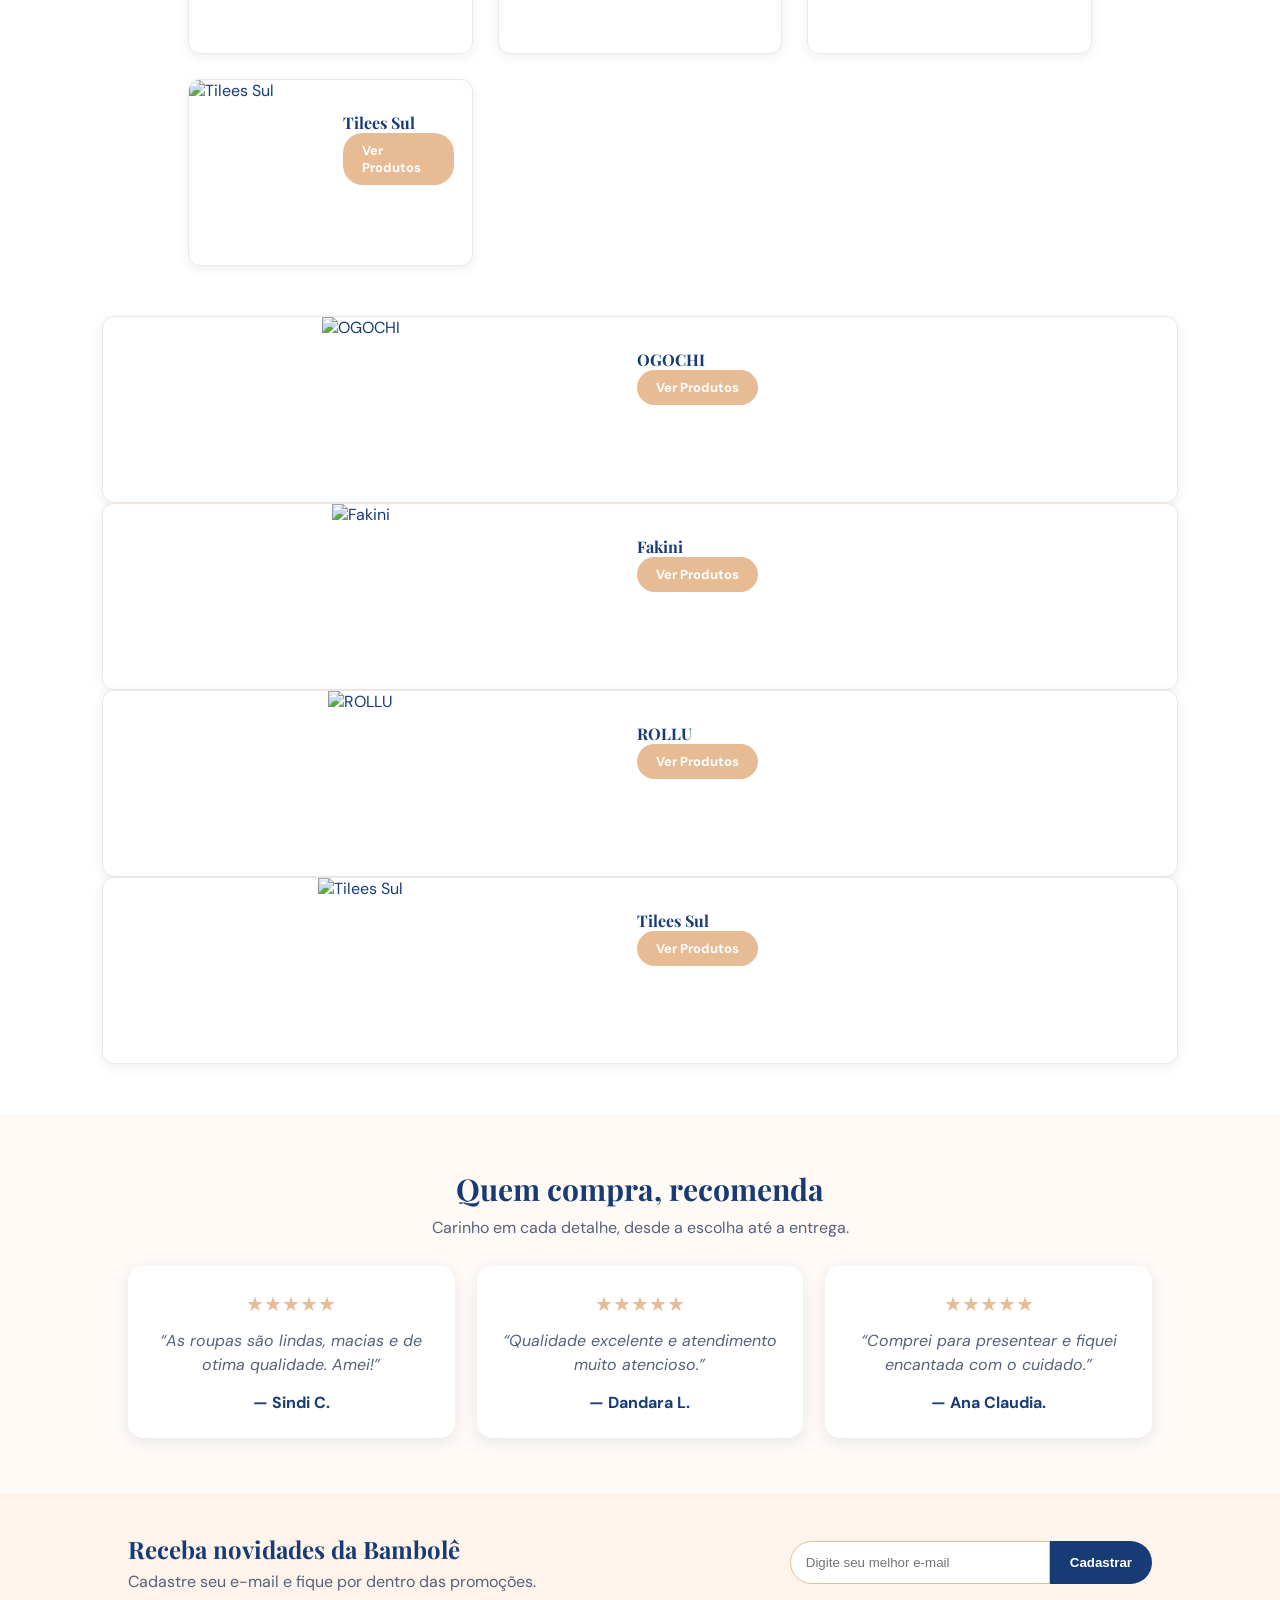
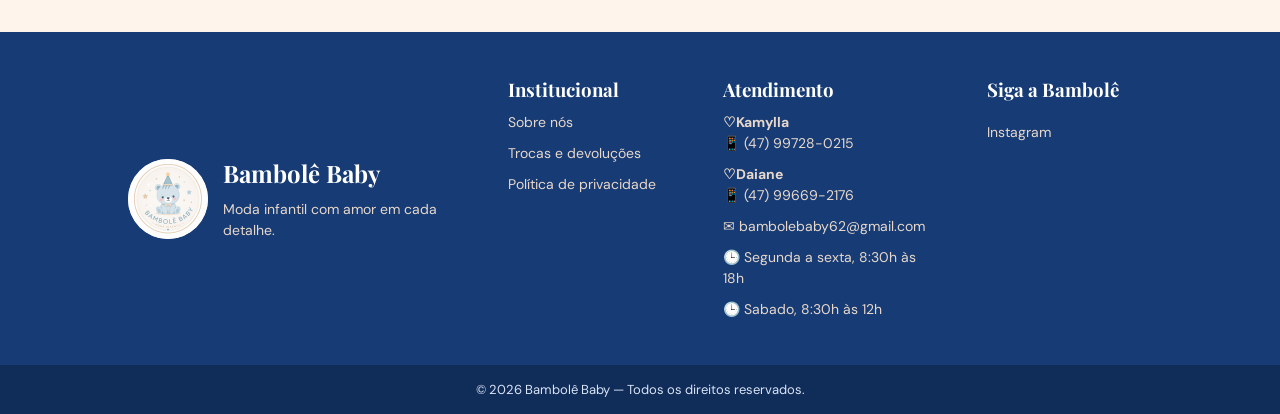
==== commit 54bad2bb: "Update index.html" ====
--- a/index.html
+++ b/index.html
@@ -33,11 +33,13 @@
       </div>
     </div>
 
-<nav>
-  <a class="ativo" href="#produtos" data-filtro="todos">Início</a>
-  <a href="#produtos" data-filtro="meninas">Meninas</a>
-  <a href="#produtos" data-filtro="meninos">Meninos</a>
-  <a href="#produtos" data-filtro="bebes">Bebês</a>
+  <nav>
+    <a href="index.html">Início</a>
+    <a href="ogochi.html">OGOCHI</a>
+    <a href="fakini.html">Fakini</a>
+    <a href="rollu.html">ROLLU</a>
+    <a href="tileesul.html">Tilees Sul</a>
+    <a href="#contato">Contato</a>
 </nav>
   </header>
   <div class="faixa-promocao">
@@ -45,7 +47,7 @@
 </div>
 
   <main>
-    <section class="banner">
+    <section id="inicio" class="banner">
       <div class="estrela estrela1">★</div>
       <div class="estrela estrela2">★</div>
       <div class="estrela estrela3">★</div>
@@ -117,54 +119,113 @@
       </div>
     </section>
 
-    <section id="produtos" class="produtos">
-      <h2>Produtos em Destaque</h2>
+   <section id="marcas" class="produtos">
+    <h2>Nossas Marcas</h2>
+    <p class="enfeite">As melhores marcas para o seu pequeno.</p>
       <p class="enfeite">― ♥ ―</p>
-
-      <div class="lista-produtos">
-        <article class="card" data-categoria="meninas">
-          <div class="imagem-produto">
-            <span class="etiqueta">Novo</span>
-           <a href="produto.html">
-    <img src="img/Conjunto-F.jpeg" alt="Conjunto Feminino">
-</a>
-            <button>♡</button>
-          </div>
-          <div class="info-produto">
-            <h3>Conjunto Feminino</h3>
-            <del>R$ 149,90</del>
-            <strong>R$ 75,00</strong>
-           <a href="produto.html">🛒 Comprar</a>
-          </div>
+<section id="marcas" class="produtos">
+
+    <h2>Nossos Fornecedores</h2>
+    <p class="enfeite">Escolha uma marca para visualizar os produtos.</p>
+    <p class="enfeite">― ♥ ―</p>
+
+    <div class="lista-produtos">
+
+        <article class="card">
+            <div class="imagem-produto">
+                <img src="img/ogochi.jpeg" alt="OGOCHI">
+            </div>
+
+            <div class="info-produto">
+                <h3>OGOCHI</h3>
+                <a class="botao" href="ogochi.html">Ver Produtos</a>
+            </div>
         </article>
 
-        <article class="card" data-categoria="meninos">
-          <div class="imagem-produto">
-            <span class="etiqueta">Novo</span>
-            <img src="img/Conjunto-M.jpeg" alt="Conjunto Unissex">
-            <button>♡</button>
-          </div>
-          <div class="info-produto">
-            <h3>Conjunto Masculino</h3>
-            <del>R$ 149,90</del>
-            <strong>R$ 75,00</strong>
-            <a href="#">🛍 Comprar</a>
-          </div>
+        <article class="card">
+            <div class="imagem-produto">
+                <img src="img/fakini.jpeg" alt="Fakini">
+            </div>
+
+            <div class="info-produto">
+                <h3>Fakini</h3>
+                <a class="botao" href="fakini.html">Ver Produtos</a>
+            </div>
         </article>
 
-        <article class="card" data-categoria="bebes">
-          <div class="imagem-produto">
-            <span class="etiqueta">Novo</span>
-            <img src="img/conjunto-FM.jpeg" alt="Conjunto Unissex">
-            <button>♡</button>
-          </div>
-          <div class="info-produto">
-            <h3>Conjunto Unissex</h3>
-            <del>R$ 149,90</del>
-            <strong>R$ 75,00</strong>
-            <a href="#">🛍 Comprar</a>
-          </div>
+        <article class="card">
+            <div class="imagem-produto">
+                <img src="img/rollu.jpeg" alt="ROLLU">
+            </div>
+
+            <div class="info-produto">
+                <h3>ROLLU</h3>
+                <a class="botao" href="rollu.html">Ver Produtos</a>
+            </div>
         </article>
+
+        <article class="card">
+            <div class="imagem-produto">
+                <img src="img/tileesul.jpeg" alt="Tilees Sul">
+            </div>
+
+            <div class="info-produto">
+                <h3>Tilees Sul</h3>
+                <a class="botao" href="tileesul.html">Ver Produtos</a>
+            </div>
+        </article>
+
+    </div>
+
+</section>
+    <article class="card">
+        <div class="imagem-produto">
+            <img src="img/ogochi.jpeg" alt="OGOCHI">
+        </div>
+
+        <div class="info-produto">
+            <h3>OGOCHI</h3>
+            <a href="ogochi.html">Ver Produtos</a>
+        </div>
+    </article>
+
+    <article class="card">
+        <div class="imagem-produto">
+            <img src="img/fakini.jpeg" alt="Fakini">
+        </div>
+
+        <div class="info-produto">
+            <h3>Fakini</h3>
+            <a href="fakini.html">Ver Produtos</a>
+        </div>
+    </article>
+
+    <article class="card">
+        <div class="imagem-produto">
+            <img src="img/rollu.jpeg" alt="ROLLU">
+        </div>
+
+        <div class="info-produto">
+            <h3>ROLLU</h3>
+            <a href="rollu.html">Ver Produtos</a>
+        </div>
+    </article>
+
+    <article class="card">
+        <div class="imagem-produto">
+            <img src="img/tileesul.jpeg" alt="Tilees Sul">
+        </div>
+
+        <div class="info-produto">
+            <h3>Tilees Sul</h3>
+            <a href="tileessul.html">Ver Produtos</a>
+        </div>
+    </article>
+
+</div>
+    </article>
+
+</div>
       </div>
     </section>
   </main>
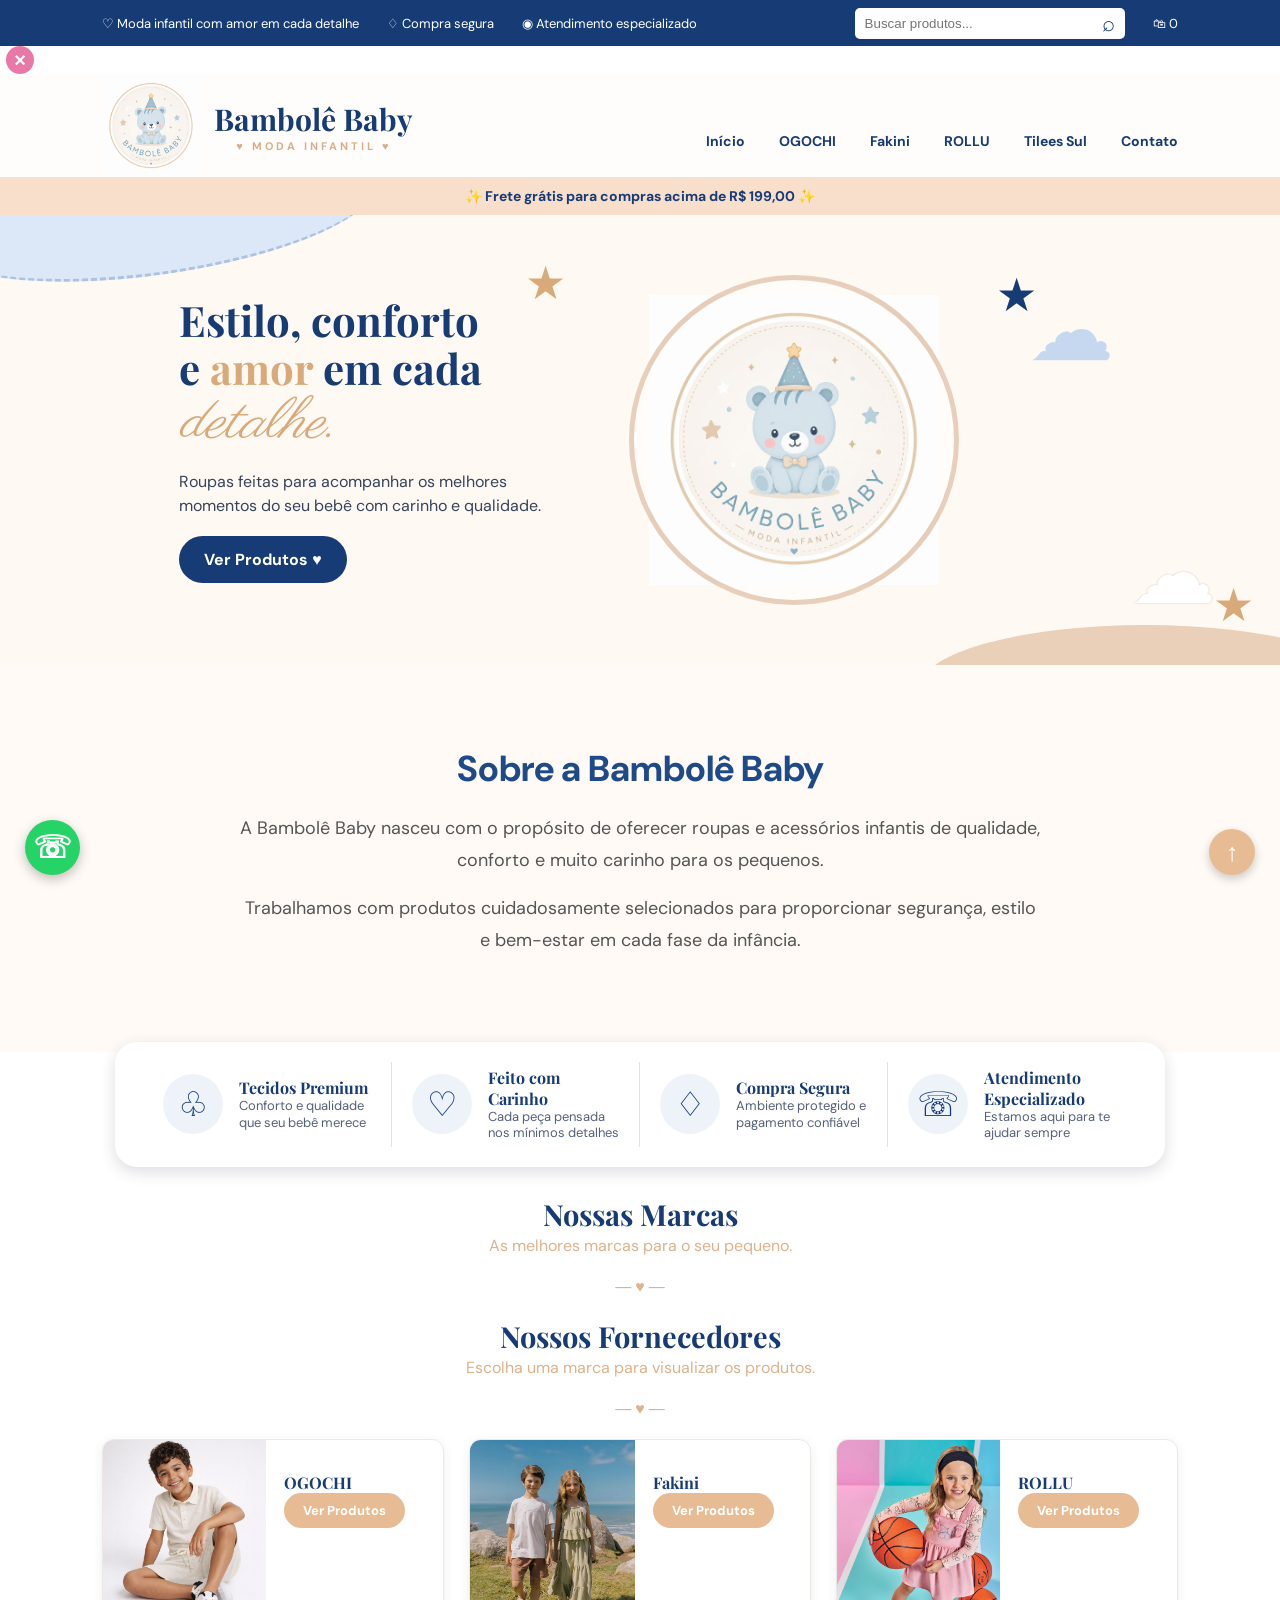
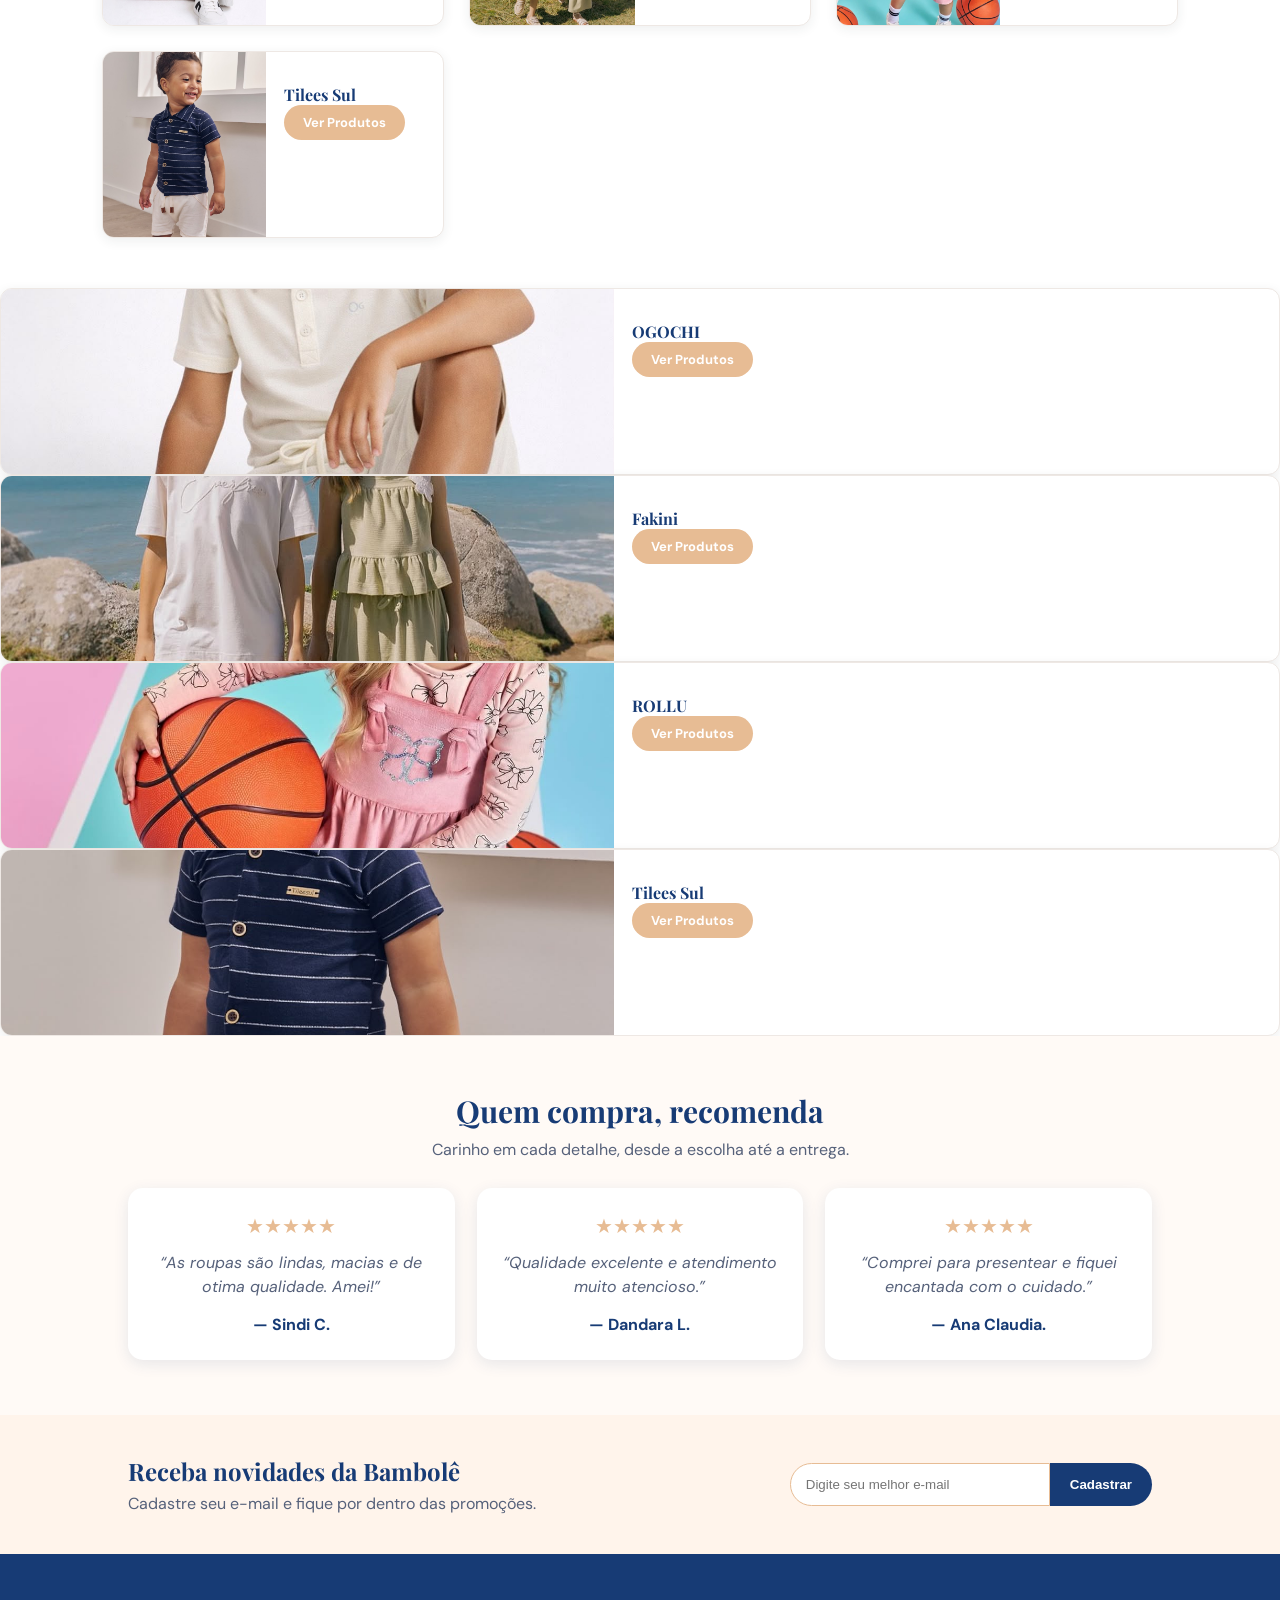
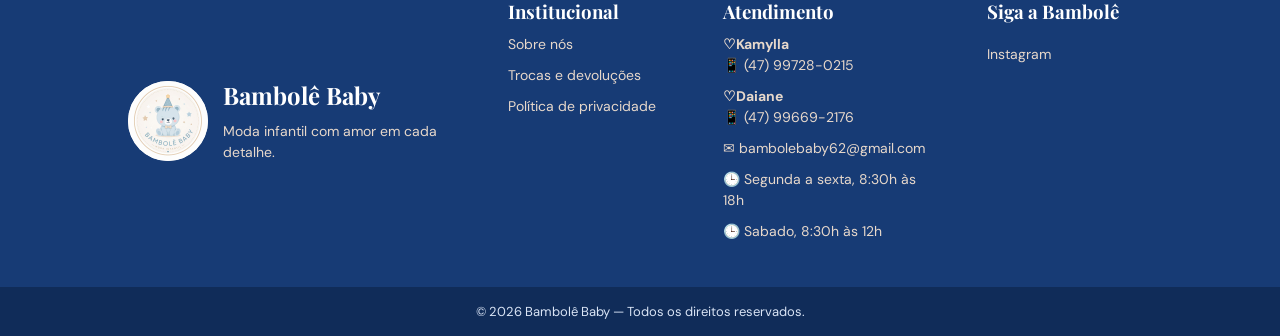
==== commit 26185ac4: "Update index.html" ====
--- a/index.html
+++ b/index.html
@@ -123,7 +123,6 @@
     <h2>Nossas Marcas</h2>
     <p class="enfeite">As melhores marcas para o seu pequeno.</p>
       <p class="enfeite">― ♥ ―</p>
-<section id="marcas" class="produtos">
 
     <h2>Nossos Fornecedores</h2>
     <p class="enfeite">Escolha uma marca para visualizar os produtos.</p>
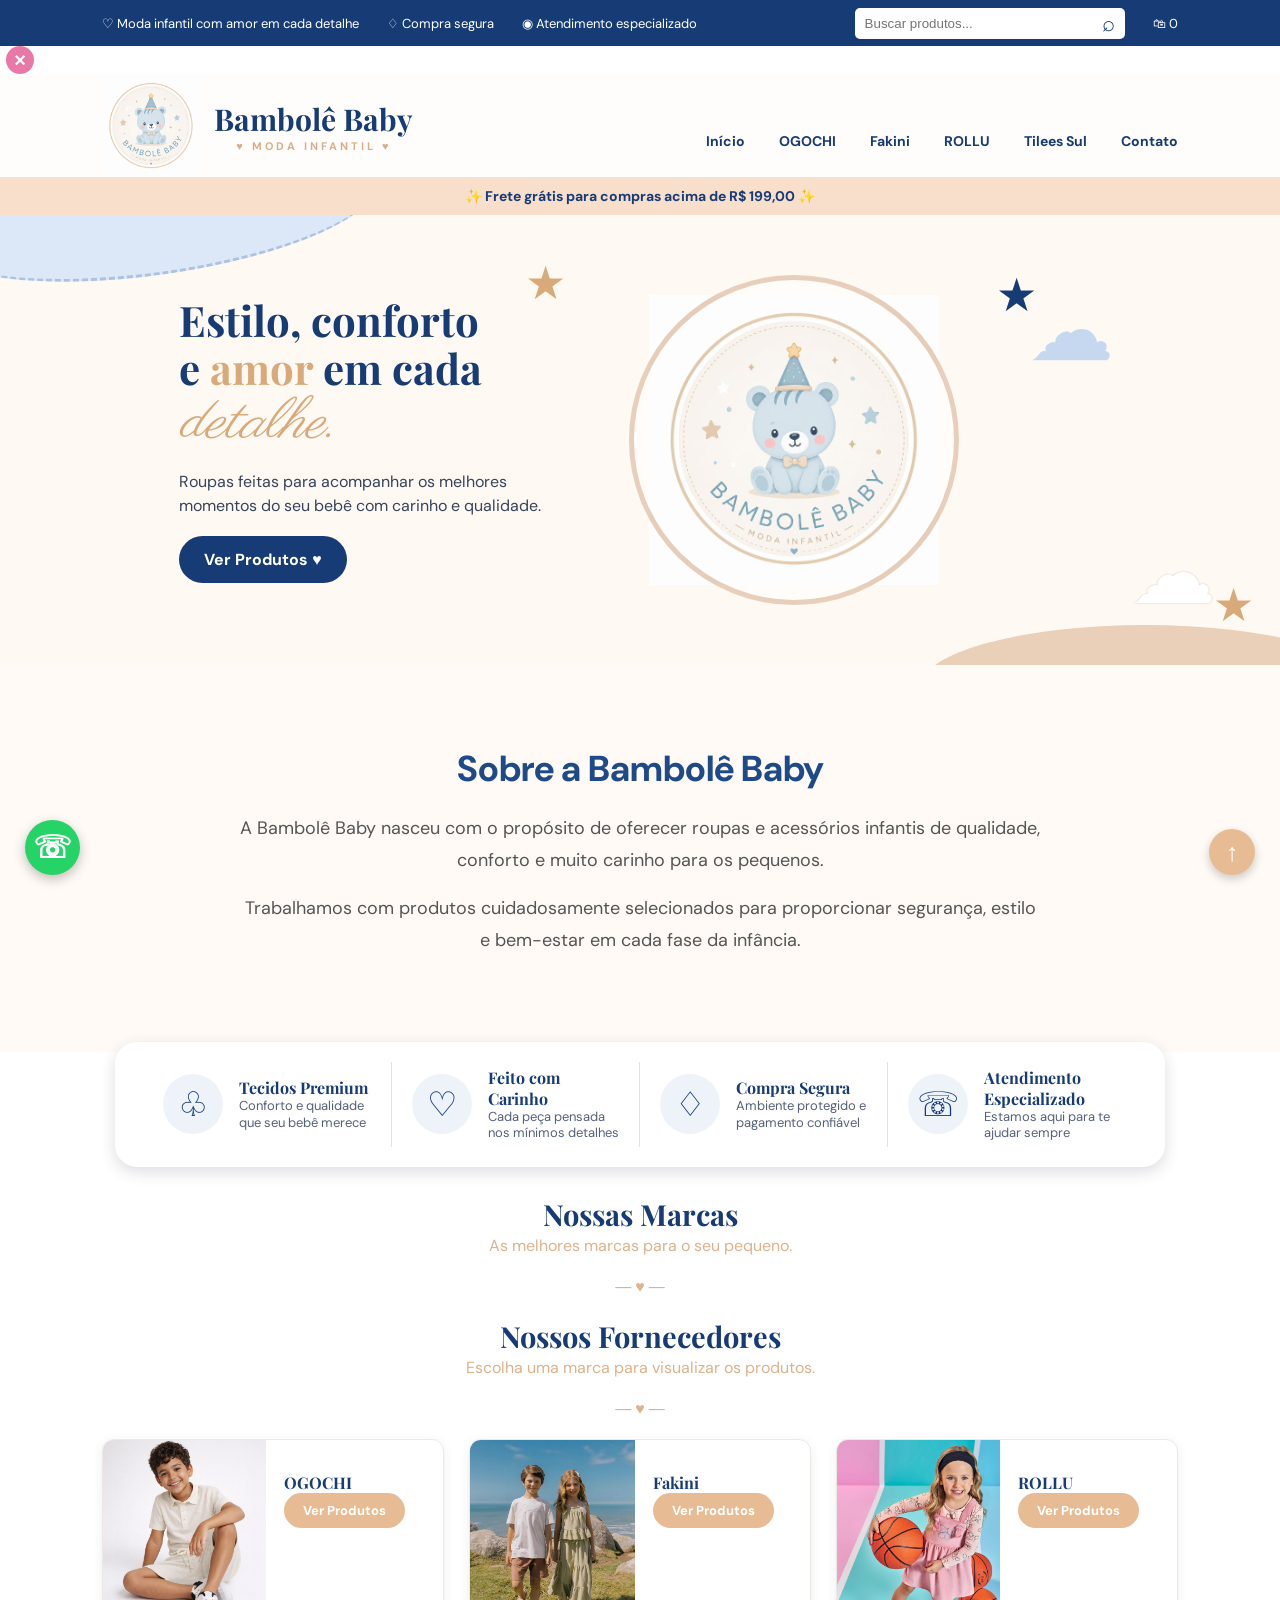
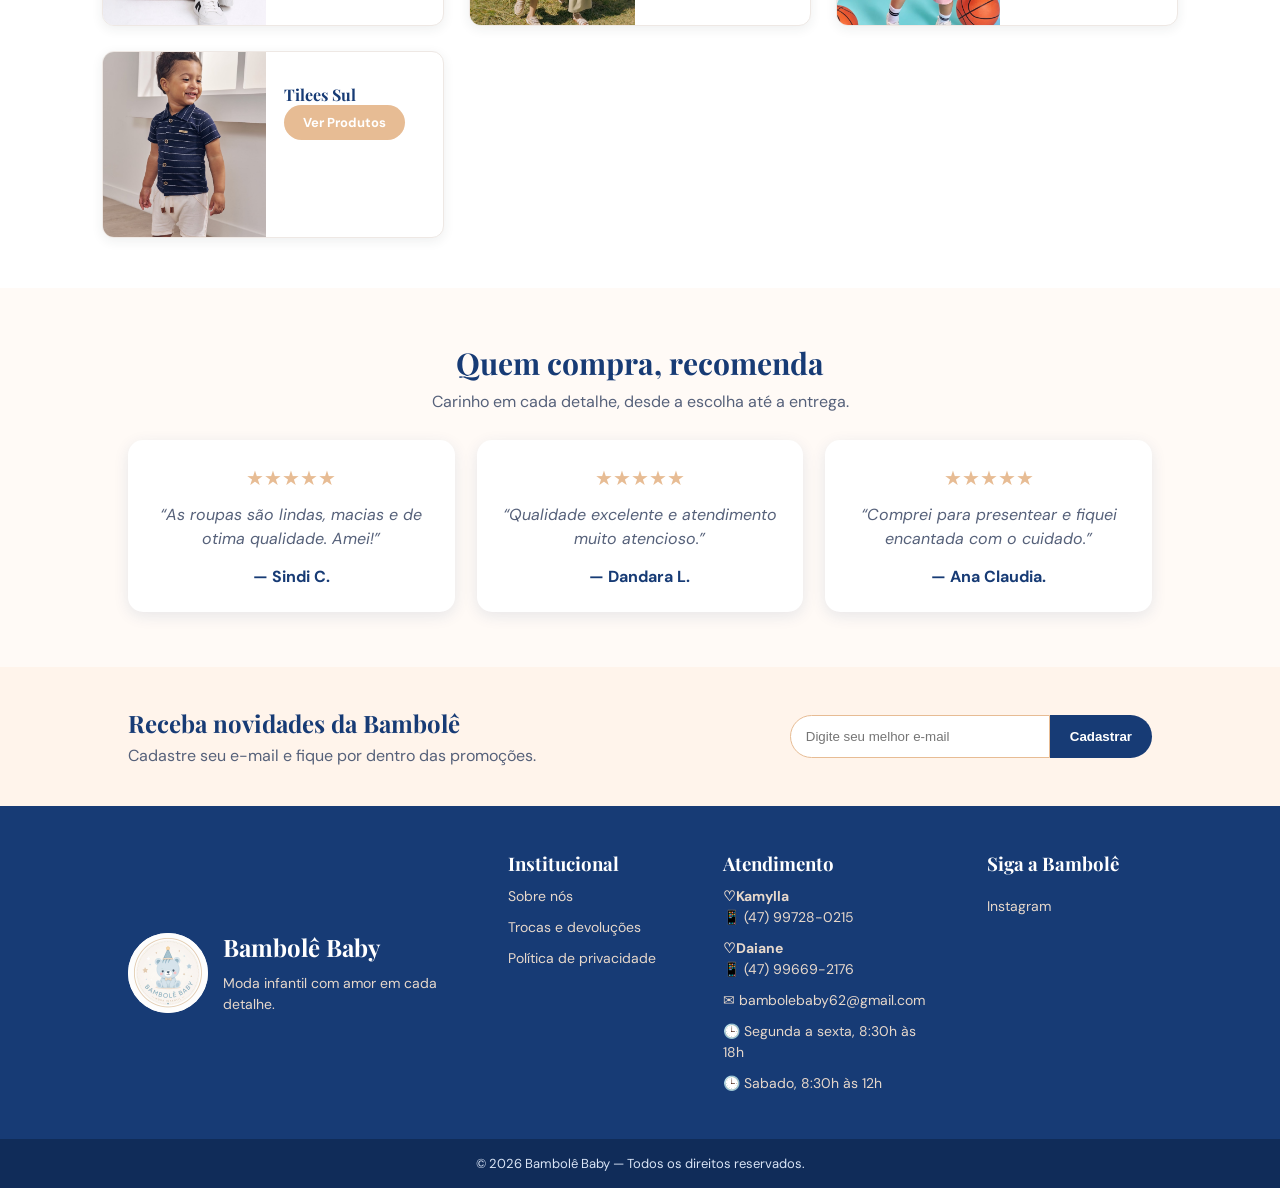
==== commit eb8fb063: "Update index.html" ====
--- a/index.html
+++ b/index.html
@@ -175,57 +175,6 @@
         </article>
 
     </div>
-
-</section>
-    <article class="card">
-        <div class="imagem-produto">
-            <img src="img/ogochi.jpeg" alt="OGOCHI">
-        </div>
-
-        <div class="info-produto">
-            <h3>OGOCHI</h3>
-            <a href="ogochi.html">Ver Produtos</a>
-        </div>
-    </article>
-
-    <article class="card">
-        <div class="imagem-produto">
-            <img src="img/fakini.jpeg" alt="Fakini">
-        </div>
-
-        <div class="info-produto">
-            <h3>Fakini</h3>
-            <a href="fakini.html">Ver Produtos</a>
-        </div>
-    </article>
-
-    <article class="card">
-        <div class="imagem-produto">
-            <img src="img/rollu.jpeg" alt="ROLLU">
-        </div>
-
-        <div class="info-produto">
-            <h3>ROLLU</h3>
-            <a href="rollu.html">Ver Produtos</a>
-        </div>
-    </article>
-
-    <article class="card">
-        <div class="imagem-produto">
-            <img src="img/tileesul.jpeg" alt="Tilees Sul">
-        </div>
-
-        <div class="info-produto">
-            <h3>Tilees Sul</h3>
-            <a href="tileessul.html">Ver Produtos</a>
-        </div>
-    </article>
-
-</div>
-    </article>
-
-</div>
-      </div>
     </section>
   </main>
   <section class="avaliacoes">
